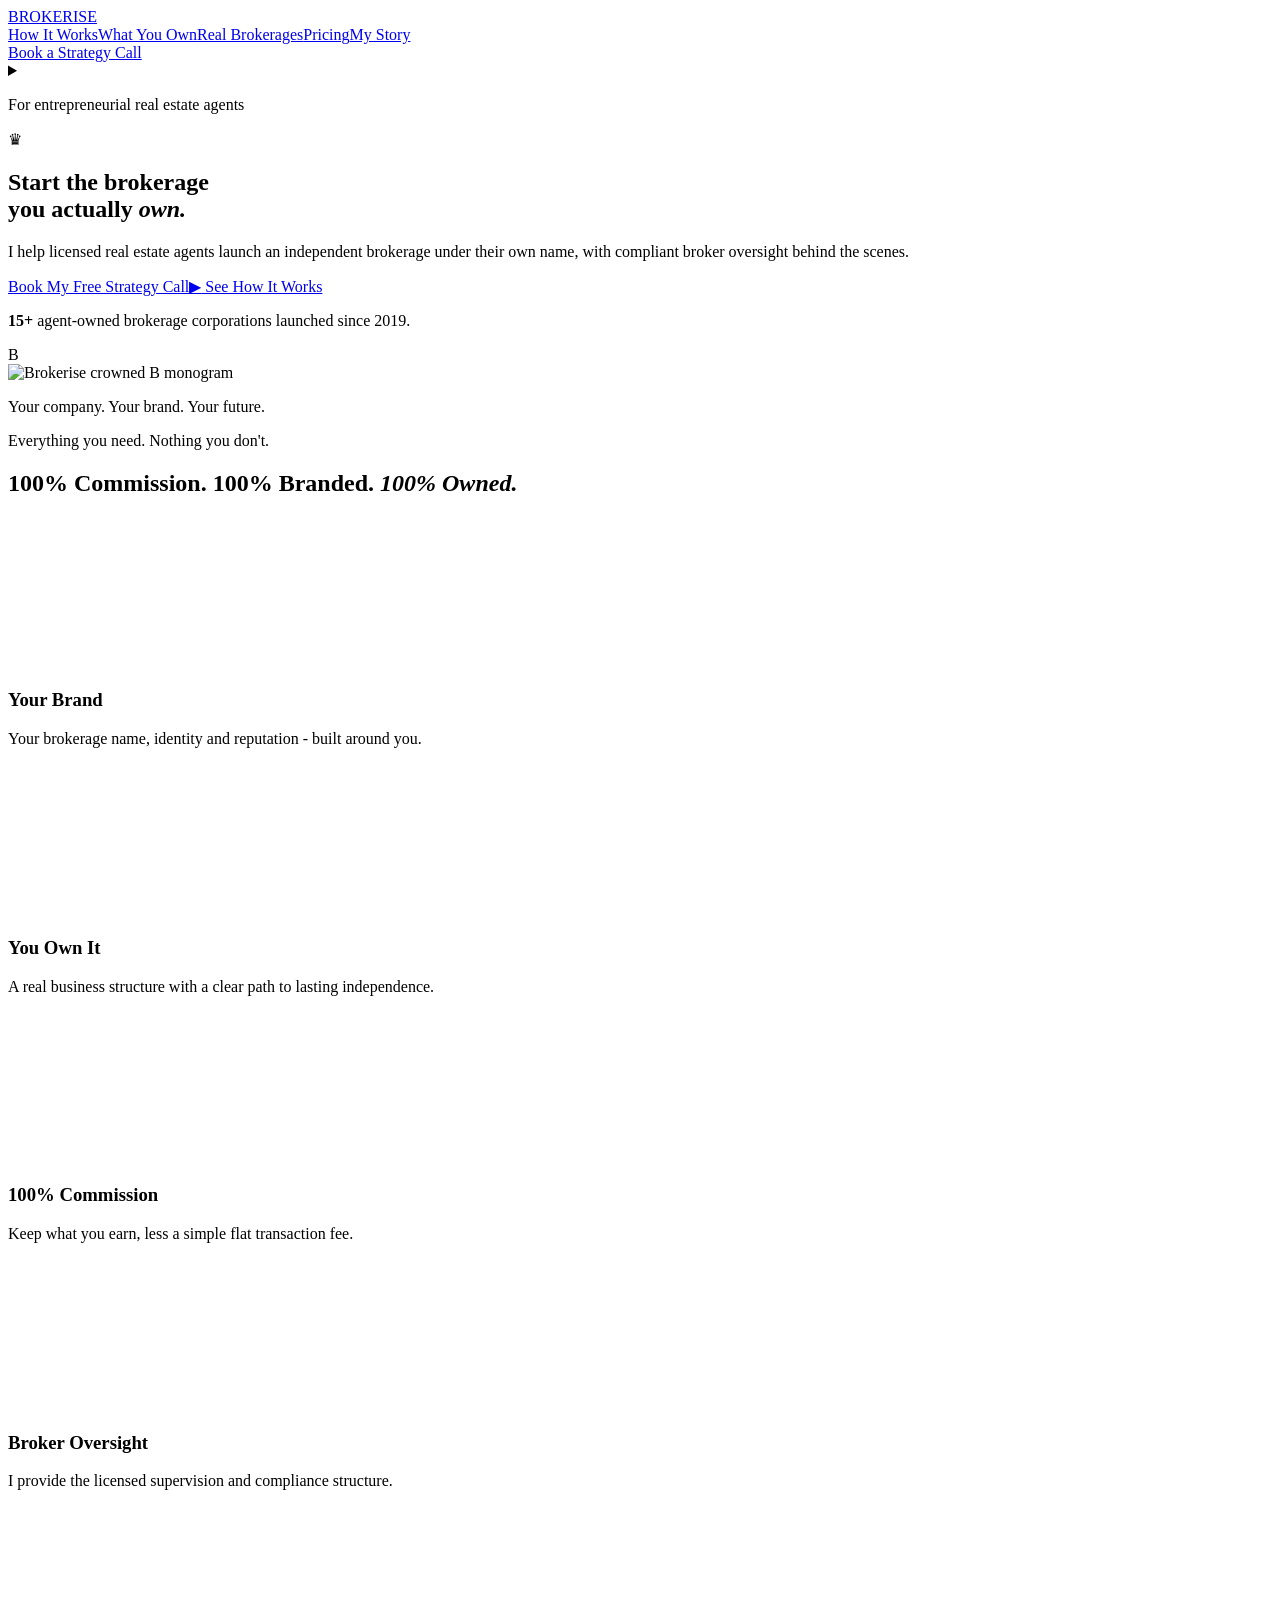
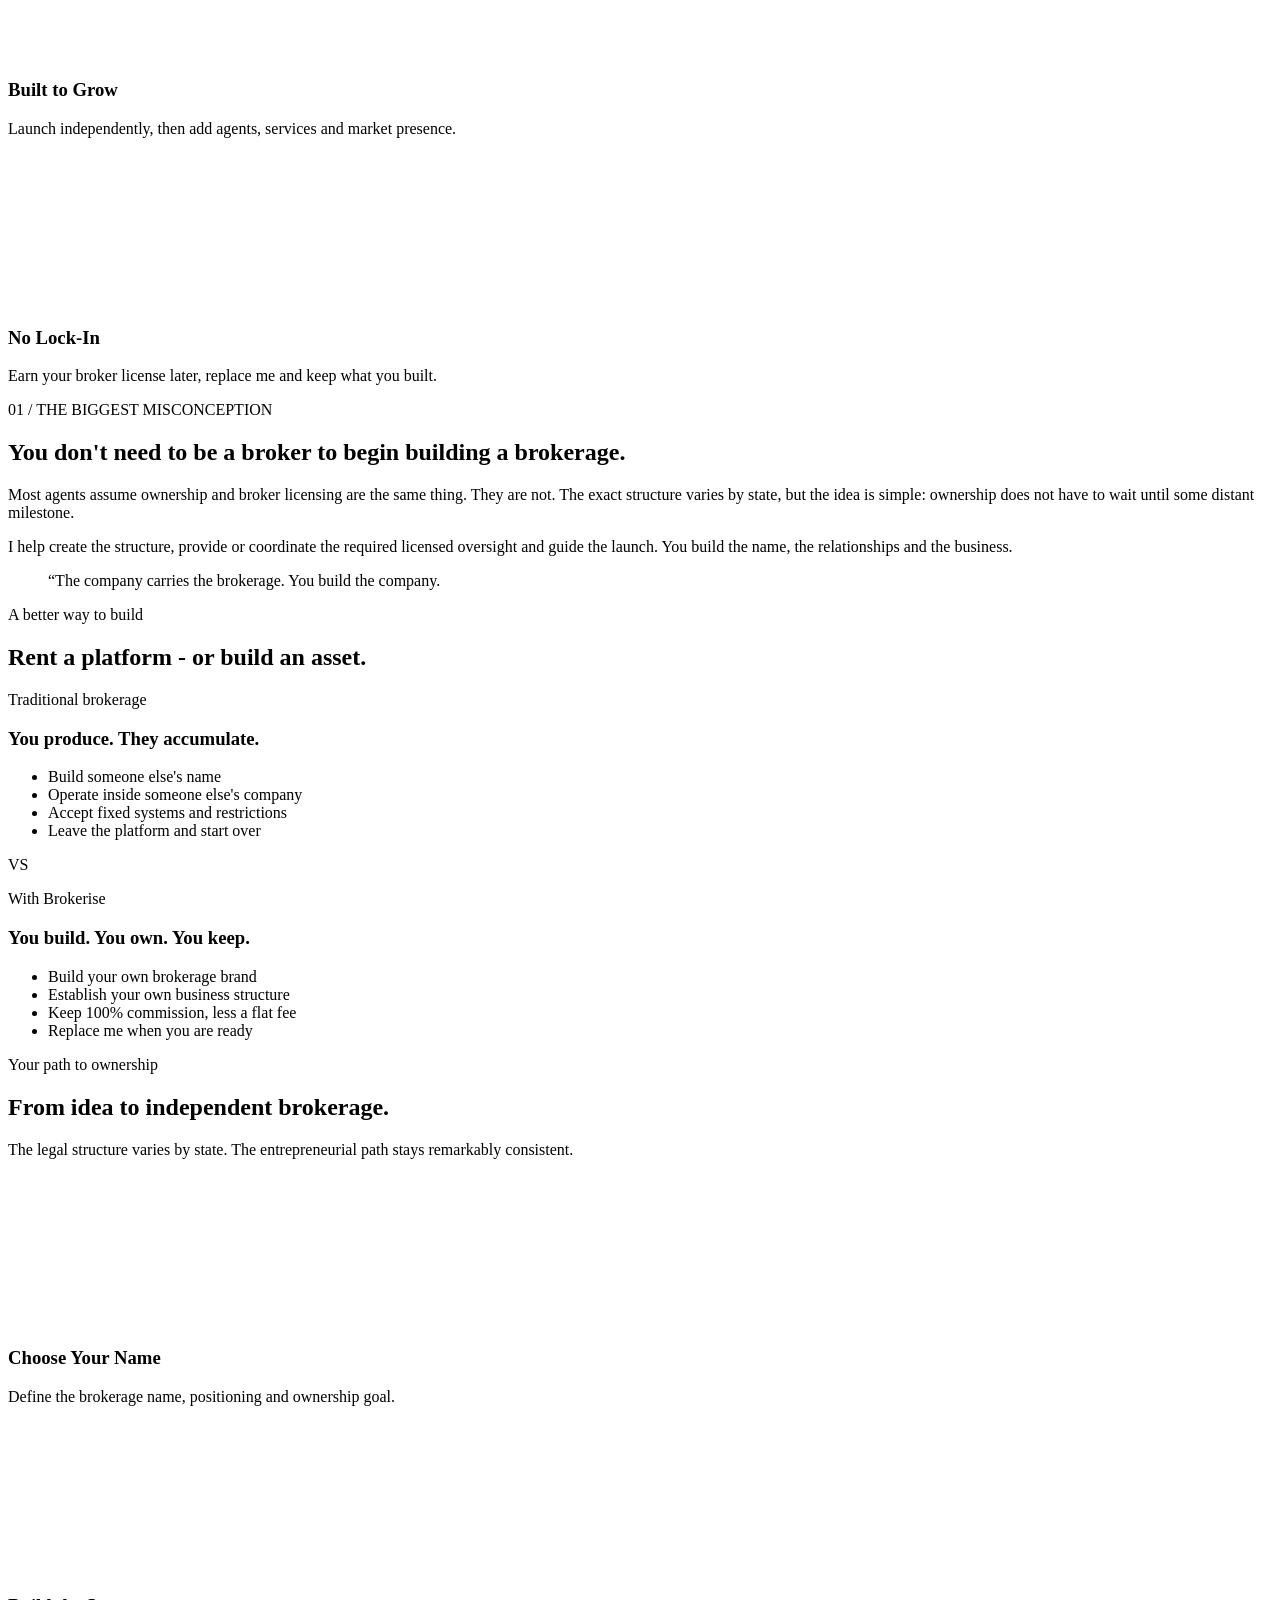
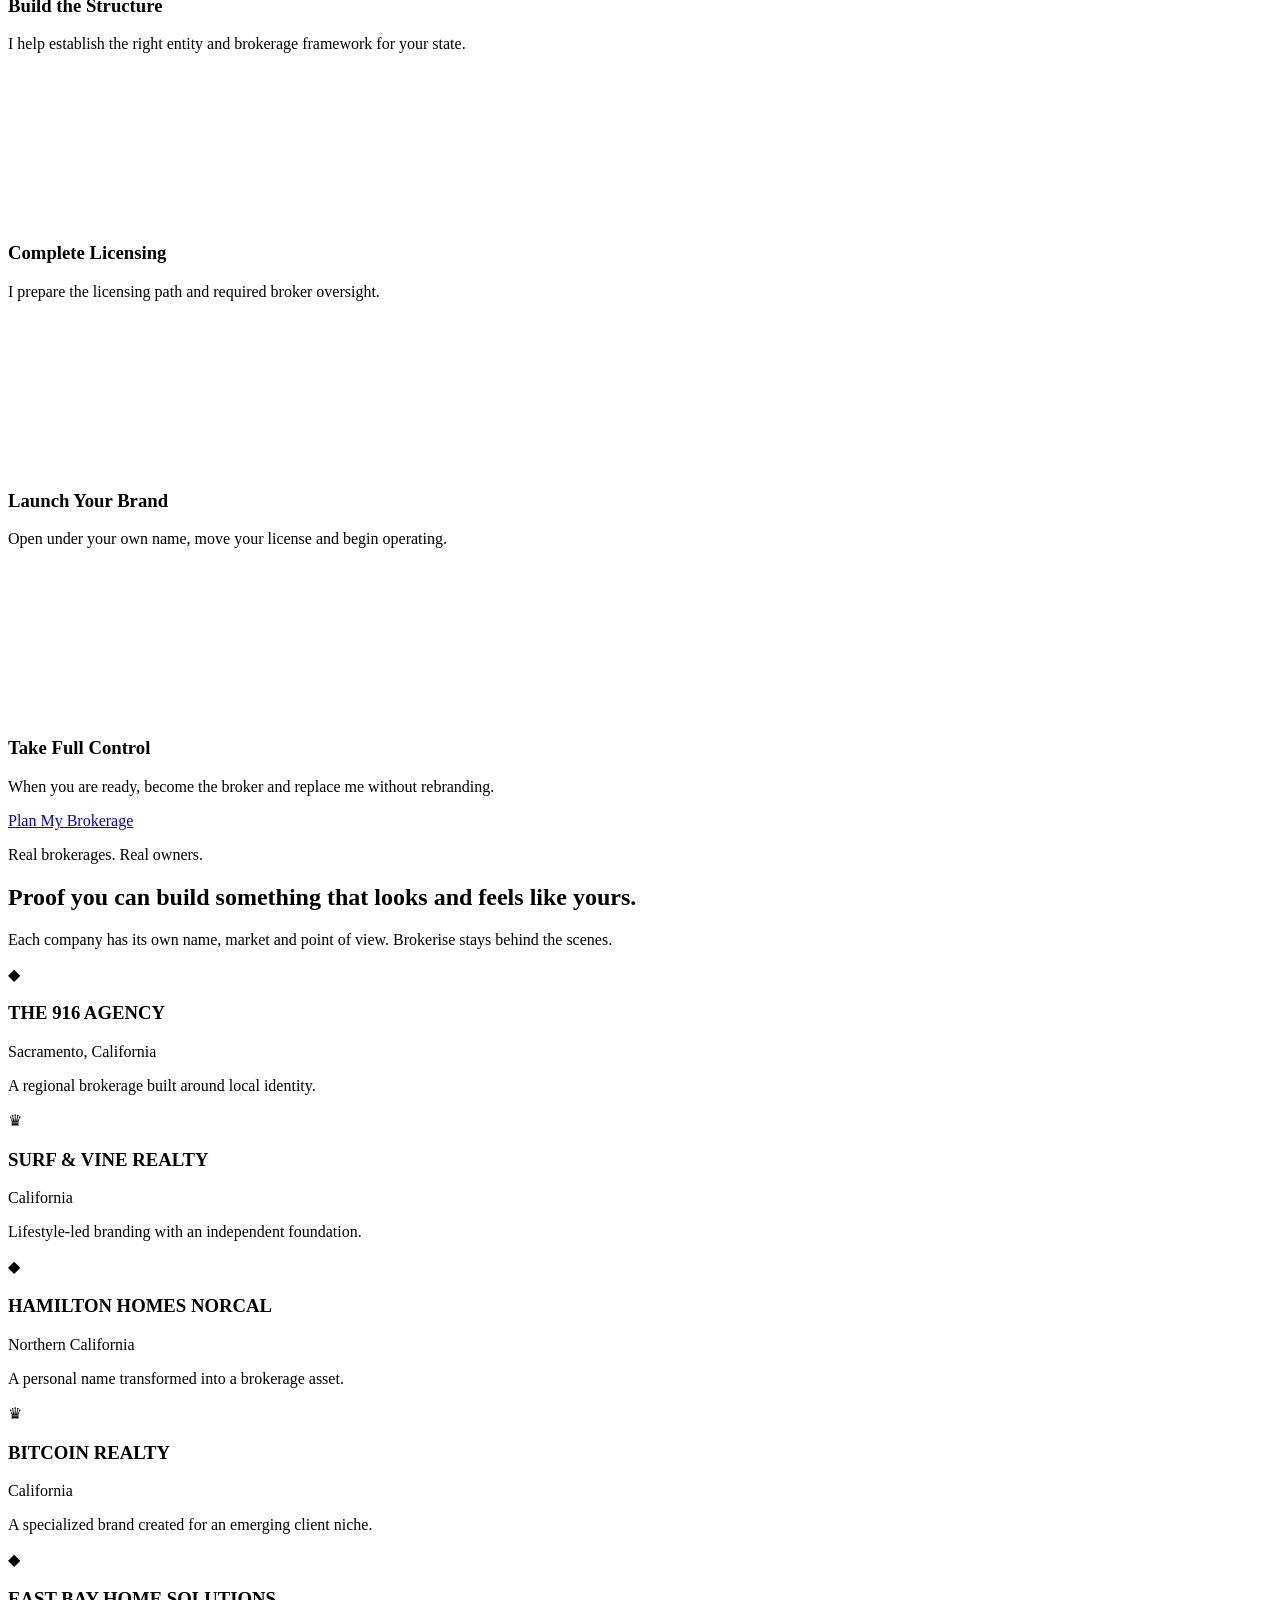
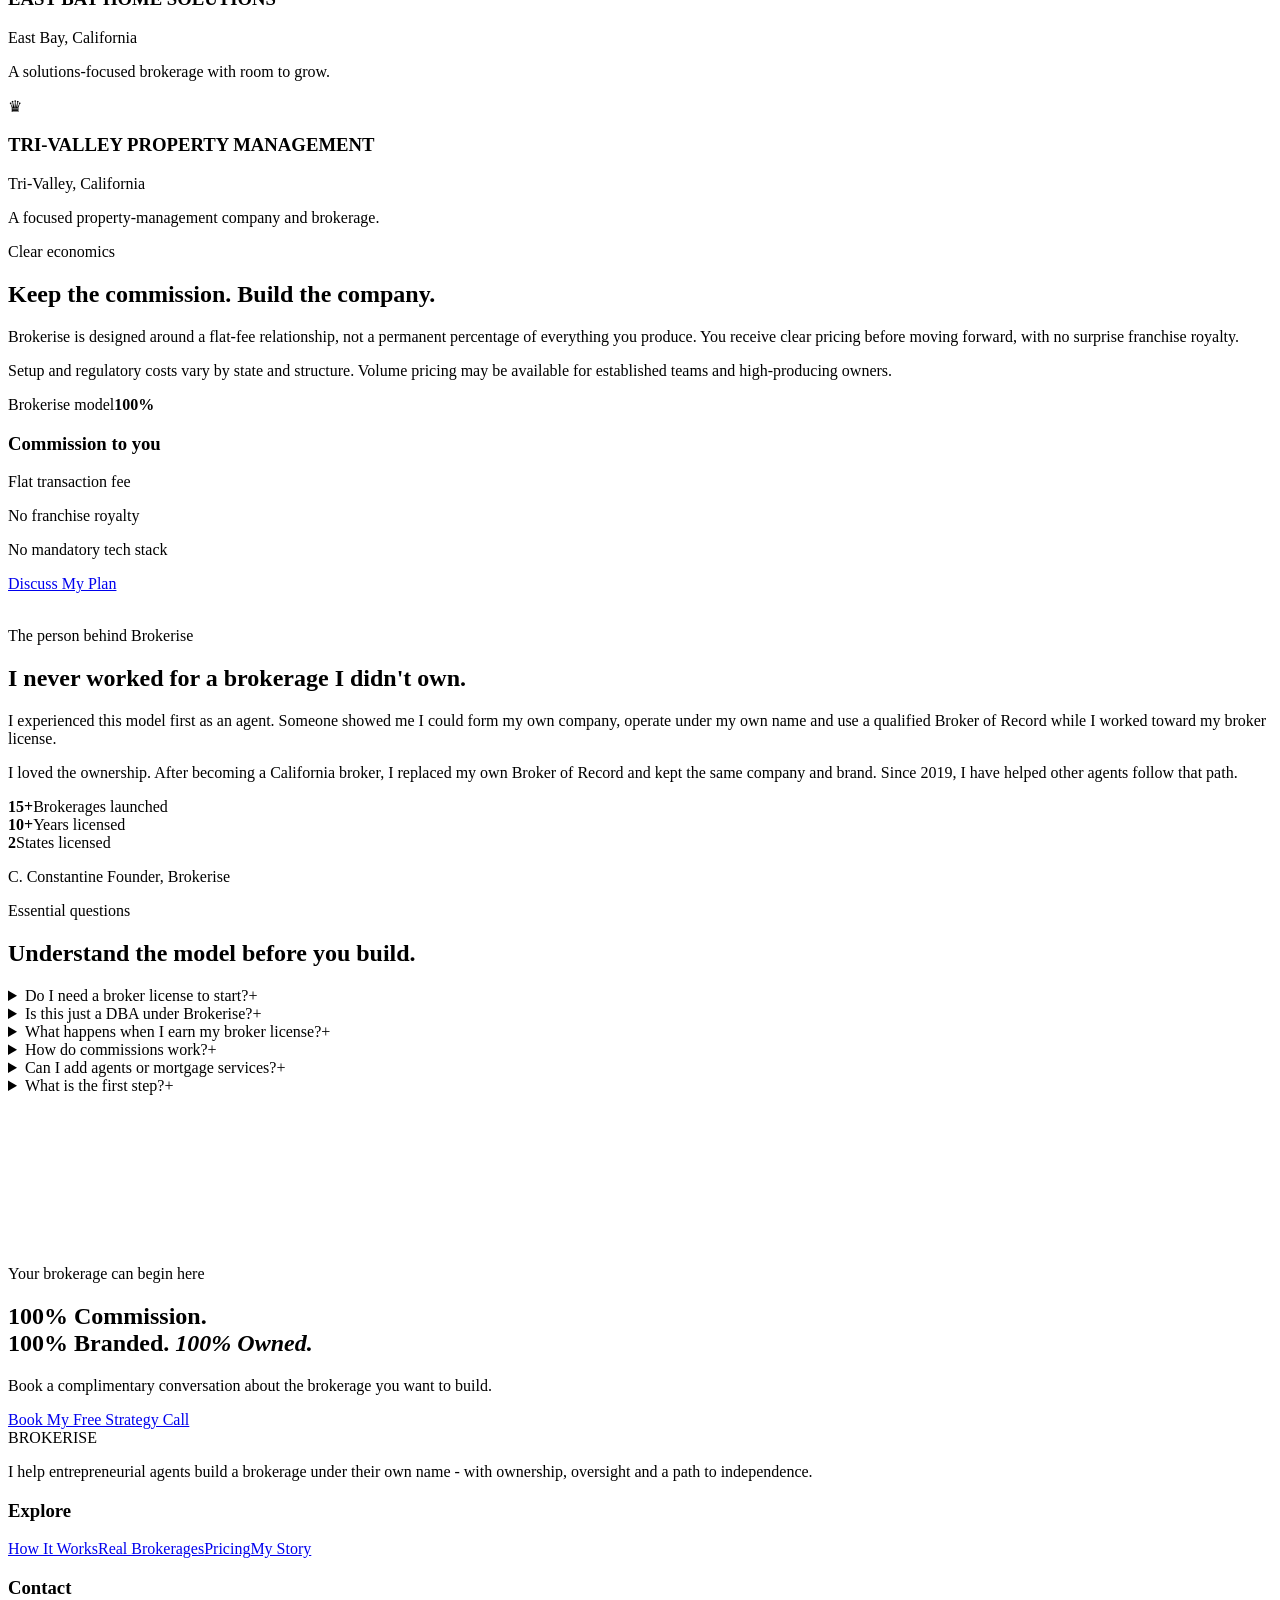
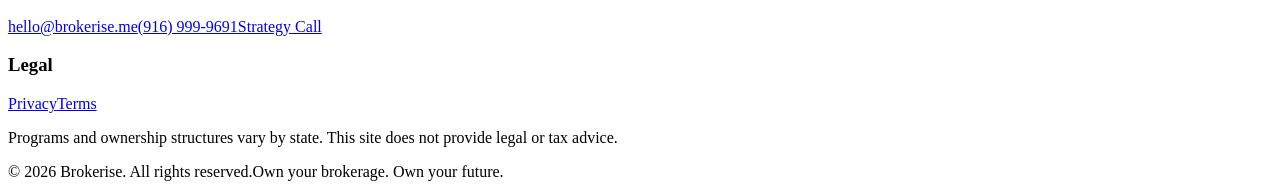
==== index.html @ b94871b4 "Add Brokerise homepage" ====
<!doctype html>
<html lang="en">
<head>
  <meta charset="utf-8">
  <meta name="viewport" content="width=device-width, initial-scale=1">
  <title>Start Your Own Brokerage | Brokerise</title>
  <meta name="description" content="Launch an independent real estate brokerage under your own name with compliant broker oversight and a path to full control.">
  <meta name="theme-color" content="#0d0d0d">
  <link rel="stylesheet" href="/assets/styles.css">
</head>
<body><link rel="preload" as="image" href="/assets/brokerise-monogram.svg"/><main><header class="site-header"><a class="logo-link" href="#top"><span class="brand-mark " aria-label="Brokerise"><img class="brand-icon" src="/assets/brokerise-monogram.svg" alt=""/><span class="brand-word">BROKERISE</span></span></a><nav class="desktop-nav" aria-label="Primary navigation"><a href="#how">How It Works</a><a href="#own">What You Own</a><a href="#brokerages">Real Brokerages</a><a href="#pricing">Pricing</a><a href="#story">My Story</a></nav><a class="button button--gold header-cta" href="https://cal.com/cconstantine/brokerise">Book a Strategy Call</a><details class="mobile-nav"><summary aria-label="Open navigation"><span></span><span></span><span></span></summary><div class="mobile-nav-panel"><a href="#how">How It Works</a><a href="#own">What You Own</a><a href="#brokerages">Real Brokerages</a><a href="#pricing">Pricing</a><a href="#story">My Story</a><a class="button button--gold" href="https://cal.com/cconstantine/brokerise">Book a Strategy Call</a></div></details></header><section class="hero" id="top"><div class="hero-copy"><p class="eyebrow">For entrepreneurial real estate agents</p><div class="hero-crown" aria-hidden="true">♛</div><h1>Start the brokerage<br/>you actually <em>own.</em></h1><p class="hero-lead">I help licensed real estate agents launch an independent brokerage under their own name, with compliant broker oversight behind the scenes.</p><div class="hero-actions"><a class="button button--gold" href="https://cal.com/cconstantine/brokerise">Book My Free Strategy Call</a><a class="text-link" href="#how"><span aria-hidden="true">▶</span> See How It Works</a></div><p class="hero-proof"><b>15+</b> agent-owned brokerage corporations launched since 2019.</p></div><div class="hero-art" aria-label="Brokerise crowned B monogram"><div class="hero-watermark" aria-hidden="true">B</div><img class="monogram" src="/assets/brokerise-monogram.svg" alt="Brokerise crowned B monogram"/><p>Your company. Your brand. Your future.</p></div></section><section class="benefit-band" id="own"><div class="section-intro section-intro--dark"><p class="eyebrow">Everything you need. Nothing you don&#x27;t.</p><h2><span>100% Commission.</span> 100% Branded. <em>100% Owned.</em></h2></div><div class="benefit-grid"><article class="benefit"><svg class="line-icon" aria-hidden="true"><use href="/assets/icons.svg#crown"></use></svg><h3>Your Brand</h3><p>Your brokerage name, identity and reputation - built around you.</p></article><article class="benefit"><svg class="line-icon" aria-hidden="true"><use href="/assets/icons.svg#building"></use></svg><h3>You Own It</h3><p>A real business structure with a clear path to lasting independence.</p></article><article class="benefit"><svg class="line-icon" aria-hidden="true"><use href="/assets/icons.svg#dollar"></use></svg><h3>100% Commission</h3><p>Keep what you earn, less a simple flat transaction fee.</p></article><article class="benefit"><svg class="line-icon" aria-hidden="true"><use href="/assets/icons.svg#shield"></use></svg><h3>Broker Oversight</h3><p>I provide the licensed supervision and compliance structure.</p></article><article class="benefit"><svg class="line-icon" aria-hidden="true"><use href="/assets/icons.svg#rocket"></use></svg><h3>Built to Grow</h3><p>Launch independently, then add agents, services and market presence.</p></article><article class="benefit"><svg class="line-icon" aria-hidden="true"><use href="/assets/icons.svg#lock"></use></svg><h3>No Lock-In</h3><p>Earn your broker license later, replace me and keep what you built.</p></article></div></section><section class="editorial-section misconception"><div class="section-folio">01 / THE BIGGEST MISCONCEPTION</div><div class="editorial-grid"><div><h2>You don&#x27;t need to be a broker to begin building a brokerage.</h2><p class="lead">Most agents assume ownership and broker licensing are the same thing. They are not. The exact structure varies by state, but the idea is simple: ownership does not have to wait until some distant milestone.</p><p>I help create the structure, provide or coordinate the required licensed oversight and guide the launch. You build the name, the relationships and the business.</p></div><blockquote><span class="quote-mark">“</span>The company carries the brokerage. You build the company.</blockquote></div></section><section class="comparison-section"><div class="section-heading centered"><p class="eyebrow">A better way to build</p><h2>Rent a platform - or build an asset.</h2></div><div class="comparison-grid"><article class="comparison-card comparison-card--muted"><p class="card-kicker">Traditional brokerage</p><h3>You produce. They accumulate.</h3><ul><li>Build someone else&#x27;s name</li><li>Operate inside someone else&#x27;s company</li><li>Accept fixed systems and restrictions</li><li>Leave the platform and start over</li></ul></article><div class="versus" aria-hidden="true">VS</div><article class="comparison-card comparison-card--gold"><p class="card-kicker">With Brokerise</p><h3>You build. You own. You keep.</h3><ul><li>Build your own brokerage brand</li><li>Establish your own business structure</li><li>Keep 100% commission, less a flat fee</li><li>Replace me when you are ready</li></ul></article></div></section><section class="process-section" id="how"><div class="section-heading centered section-heading--light"><p class="eyebrow">Your path to ownership</p><h2>From idea to independent brokerage.</h2><p>The legal structure varies by state. The entrepreneurial path stays remarkably consistent.</p></div><div class="process-grid"><article class="process-step"><span><svg class="line-icon" aria-hidden="true"><use href="/assets/icons.svg#pencil"></use></svg></span><h3>Choose Your Name</h3><p>Define the brokerage name, positioning and ownership goal.</p></article><article class="process-step"><span><svg class="line-icon" aria-hidden="true"><use href="/assets/icons.svg#document"></use></svg></span><h3>Build the Structure</h3><p>I help establish the right entity and brokerage framework for your state.</p></article><article class="process-step"><span><svg class="line-icon" aria-hidden="true"><use href="/assets/icons.svg#user"></use></svg></span><h3>Complete Licensing</h3><p>I prepare the licensing path and required broker oversight.</p></article><article class="process-step"><span><svg class="line-icon" aria-hidden="true"><use href="/assets/icons.svg#rocket"></use></svg></span><h3>Launch Your Brand</h3><p>Open under your own name, move your license and begin operating.</p></article><article class="process-step"><span><svg class="line-icon" aria-hidden="true"><use href="/assets/icons.svg#crown"></use></svg></span><h3>Take Full Control</h3><p>When you are ready, become the broker and replace me without rebranding.</p></article></div><div class="process-cta"><a class="button button--gold" href="https://cal.com/cconstantine/brokerise">Plan My Brokerage</a></div></section><section class="portfolio-section" id="brokerages"><div class="portfolio-heading"><div><p class="eyebrow">Real brokerages. Real owners.</p><h2>Proof you can build something that looks and feels like yours.</h2></div><p>Each company has its own name, market and point of view. Brokerise stays behind the scenes.</p></div><div class="portfolio-grid"><article class="portfolio-card portfolio-card--1"><span class="portfolio-symbol" aria-hidden="true">◆</span><h3>THE 916 AGENCY</h3><p class="portfolio-location">Sacramento, California</p><p>A regional brokerage built around local identity.</p></article><article class="portfolio-card portfolio-card--2"><span class="portfolio-symbol" aria-hidden="true">♛</span><h3>SURF &amp; VINE REALTY</h3><p class="portfolio-location">California</p><p>Lifestyle-led branding with an independent foundation.</p></article><article class="portfolio-card portfolio-card--3"><span class="portfolio-symbol" aria-hidden="true">◆</span><h3>HAMILTON HOMES NORCAL</h3><p class="portfolio-location">Northern California</p><p>A personal name transformed into a brokerage asset.</p></article><article class="portfolio-card portfolio-card--4"><span class="portfolio-symbol" aria-hidden="true">♛</span><h3>BITCOIN REALTY</h3><p class="portfolio-location">California</p><p>A specialized brand created for an emerging client niche.</p></article><article class="portfolio-card portfolio-card--5"><span class="portfolio-symbol" aria-hidden="true">◆</span><h3>EAST BAY HOME SOLUTIONS</h3><p class="portfolio-location">East Bay, California</p><p>A solutions-focused brokerage with room to grow.</p></article><article class="portfolio-card portfolio-card--6"><span class="portfolio-symbol" aria-hidden="true">♛</span><h3>TRI-VALLEY PROPERTY MANAGEMENT</h3><p class="portfolio-location">Tri-Valley, California</p><p>A focused property-management company and brokerage.</p></article></div></section><section class="pricing-section" id="pricing"><div class="pricing-copy"><p class="eyebrow">Clear economics</p><h2>Keep the commission. Build the company.</h2><p>Brokerise is designed around a flat-fee relationship, not a permanent percentage of everything you produce. You receive clear pricing before moving forward, with no surprise franchise royalty.</p><p class="pricing-note">Setup and regulatory costs vary by state and structure. Volume pricing may be available for established teams and high-producing owners.</p></div><div class="pricing-card"><span class="pricing-label">Brokerise model</span><strong>100%</strong><h3>Commission to you</h3><div class="pricing-rule"></div><p>Flat transaction fee</p><p>No franchise royalty</p><p>No mandatory tech stack</p><a class="button button--gold" href="https://cal.com/cconstantine/brokerise">Discuss My Plan</a></div></section><section class="story-section" id="story"><div class="story-monogram" aria-hidden="true"><img src="/assets/brokerise-monogram.svg" alt=""/></div><div class="story-copy"><p class="eyebrow">The person behind Brokerise</p><h2>I never worked for a brokerage I didn&#x27;t own.</h2><p class="lead">I experienced this model first as an agent. Someone showed me I could form my own company, operate under my own name and use a qualified Broker of Record while I worked toward my broker license.</p><p>I loved the ownership. After becoming a California broker, I replaced my own Broker of Record and kept the same company and brand. Since 2019, I have helped other agents follow that path.</p><div class="story-stats"><div><b>15+</b><span>Brokerages launched</span></div><div><b>10+</b><span>Years licensed</span></div><div><b>2</b><span>States licensed</span></div></div><p class="signature">C. Constantine <span>Founder, Brokerise</span></p></div></section><section class="faq-section" id="faq"><div class="section-heading centered"><p class="eyebrow">Essential questions</p><h2>Understand the model before you build.</h2></div><div class="faq-list"><details><summary>Do I need a broker license to start?<span aria-hidden="true">+</span></summary><p>Not necessarily. The available structure depends on the state. In California, a corporation can hold a broker license when a qualified licensed broker serves as its Designated Officer. I help build the appropriate path for your location.</p></details><details><summary>Is this just a DBA under Brokerise?<span aria-hidden="true">+</span></summary><p>The California agent-owned corporation model is not a DBA layered over my company. Your corporation is the licensed brokerage entity. Other states may use a different structure, which I explain clearly before you commit.</p></details><details><summary>What happens when I earn my broker license?<span aria-hidden="true">+</span></summary><p>You can step into the broker role yourself and replace me. The goal is to preserve your brand, operating history and client relationships - without an unnecessary restart.</p></details><details><summary>How do commissions work?<span aria-hidden="true">+</span></summary><p>You keep 100% of your commission, less the agreed flat transaction fee. There is no percentage split with a national franchise.</p></details><details><summary>Can I add agents or mortgage services?<span aria-hidden="true">+</span></summary><p>Yes, when the licensing structure and your operating capacity support it. I can also help qualified owners explore real estate and mortgage licensing under one broader business strategy.</p></details><details><summary>What is the first step?<span aria-hidden="true">+</span></summary><p>Book a complimentary brokerage strategy call. We will discuss your state, experience, business model, name, timeline and whether Brokerise is the right fit.</p></details></div></section><section class="final-cta"><svg class="final-crown" aria-hidden="true"><use href="/assets/icons.svg#crown"></use></svg><div><p class="eyebrow">Your brokerage can begin here</p><h2>100% Commission.<br/>100% Branded. <em>100% Owned.</em></h2><p>Book a complimentary conversation about the brokerage you want to build.</p></div><a class="button button--gold" href="https://cal.com/cconstantine/brokerise">Book My Free Strategy Call</a></section><footer class="site-footer"><div class="footer-brand"><span class="brand-mark brand-mark--light" aria-label="Brokerise"><img class="brand-icon" src="/assets/brokerise-monogram.svg" alt=""/><span class="brand-word">BROKERISE</span></span><p>I help entrepreneurial agents build a brokerage under their own name - with ownership, oversight and a path to independence.</p></div><div><h3>Explore</h3><a href="#how">How It Works</a><a href="#brokerages">Real Brokerages</a><a href="#pricing">Pricing</a><a href="#story">My Story</a></div><div><h3>Contact</h3><a href="mailto:hello@brokerise.me">hello@brokerise.me</a><a href="tel:+19169999691">(916) 999-9691</a><a href="https://cal.com/cconstantine/brokerise">Strategy Call</a></div><div><h3>Legal</h3><a href="/privacy">Privacy</a><a href="/terms">Terms</a><p>Programs and ownership structures vary by state. This site does not provide legal or tax advice.</p></div><div class="footer-bottom"><span>© 2026 Brokerise. All rights reserved.</span><span>Own your brokerage. Own your future.</span></div></footer></main></body>
</html>
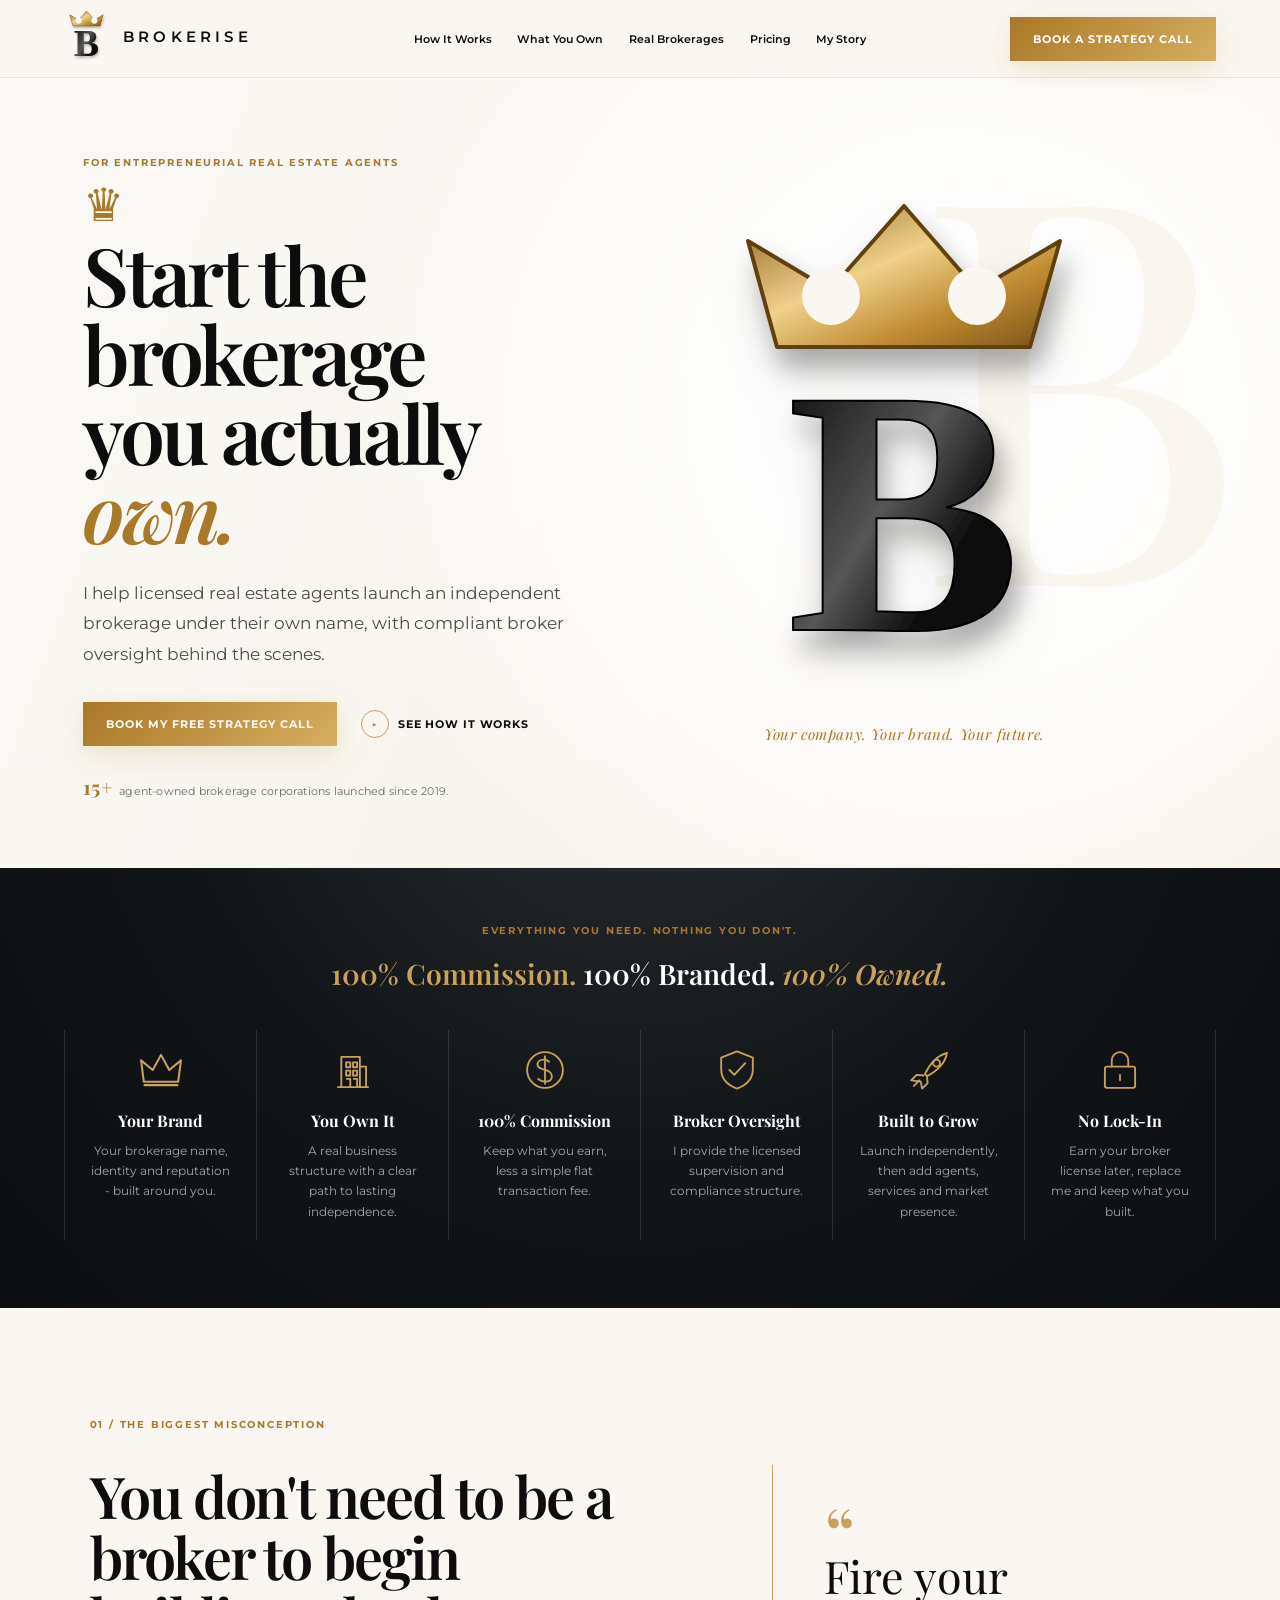
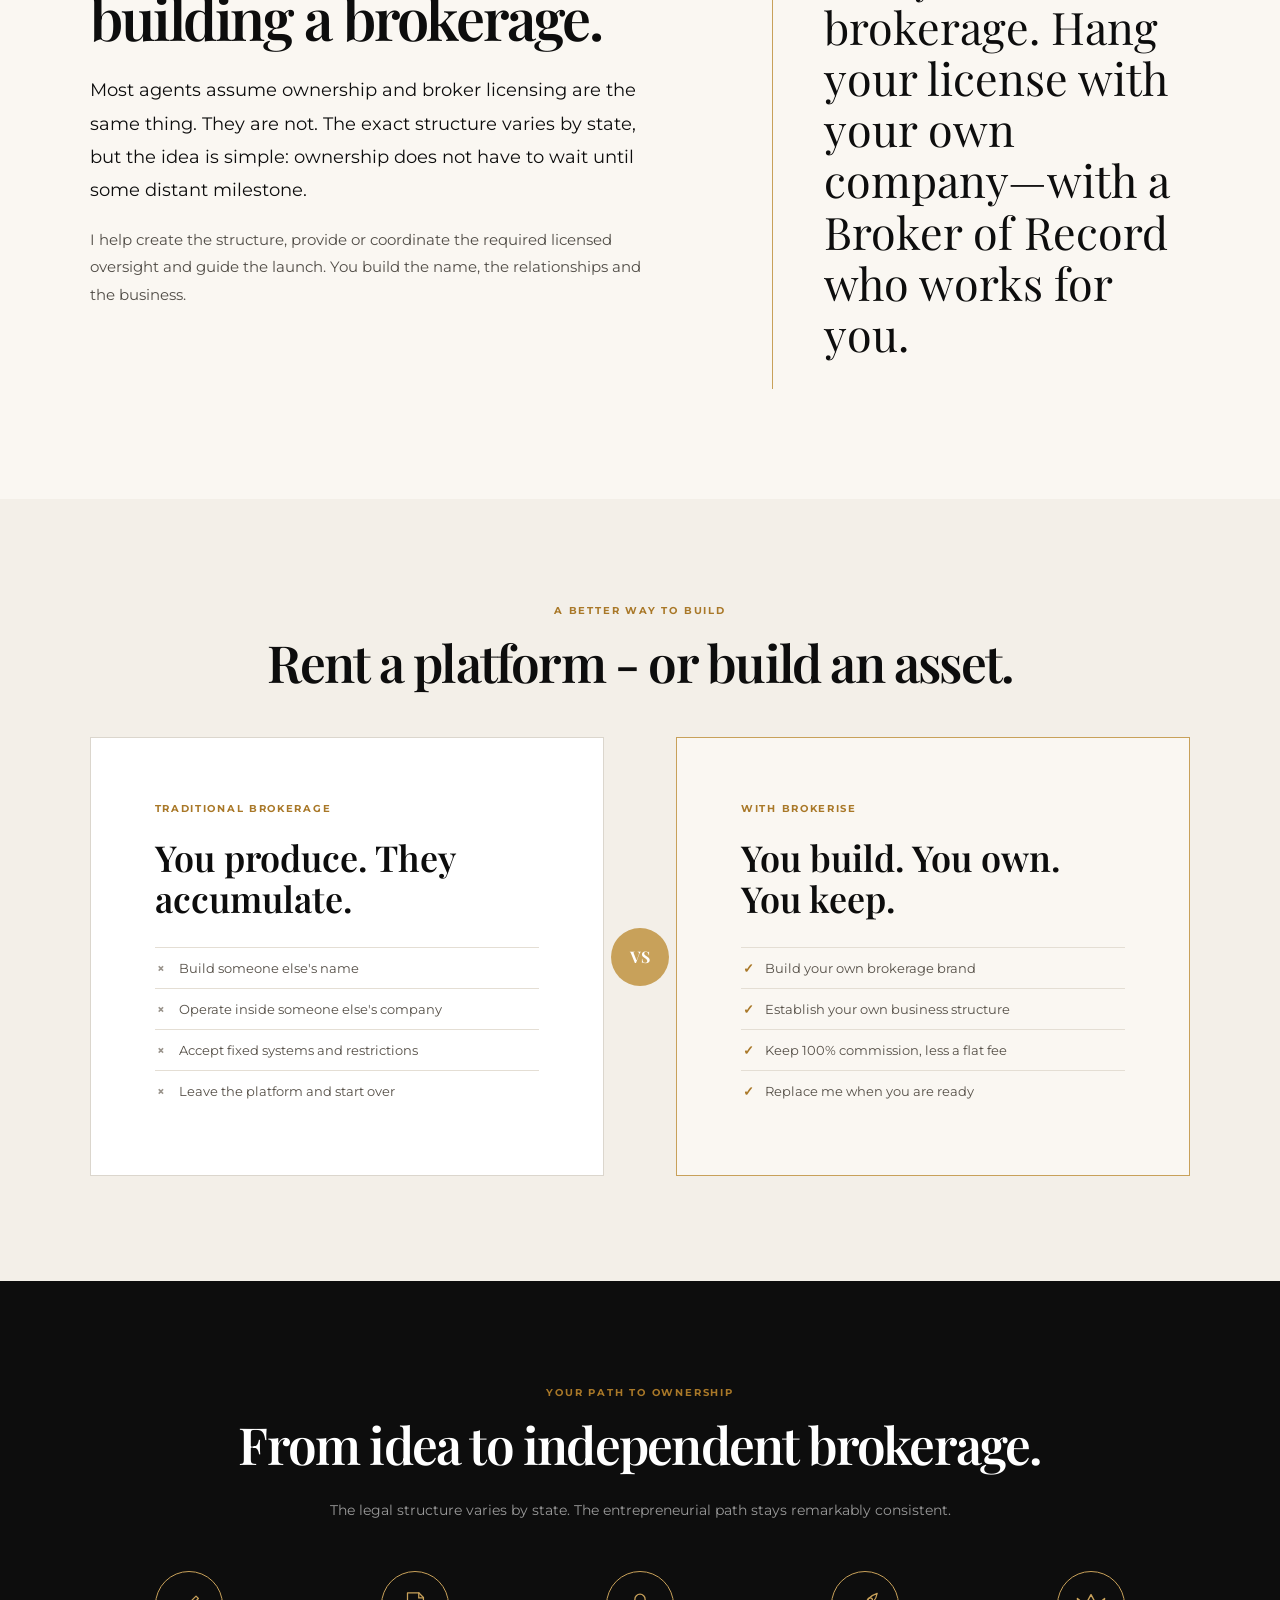
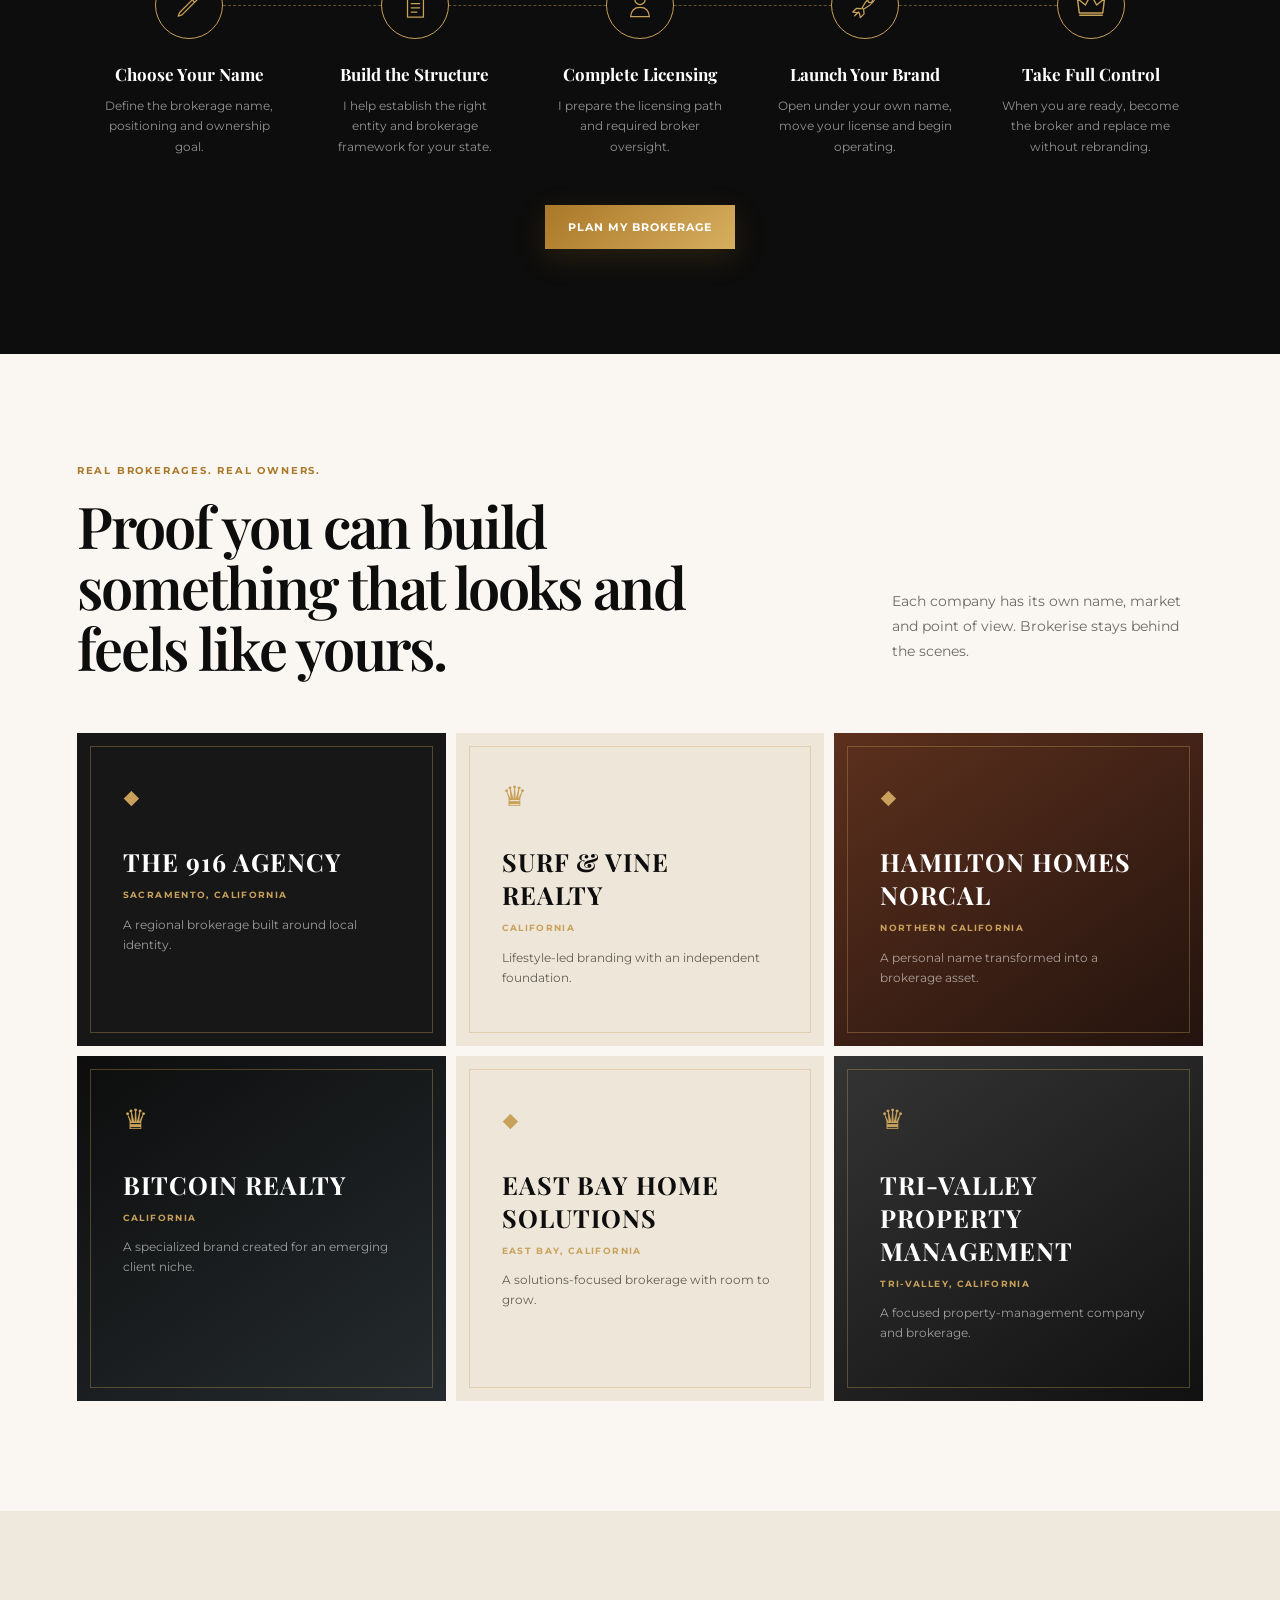
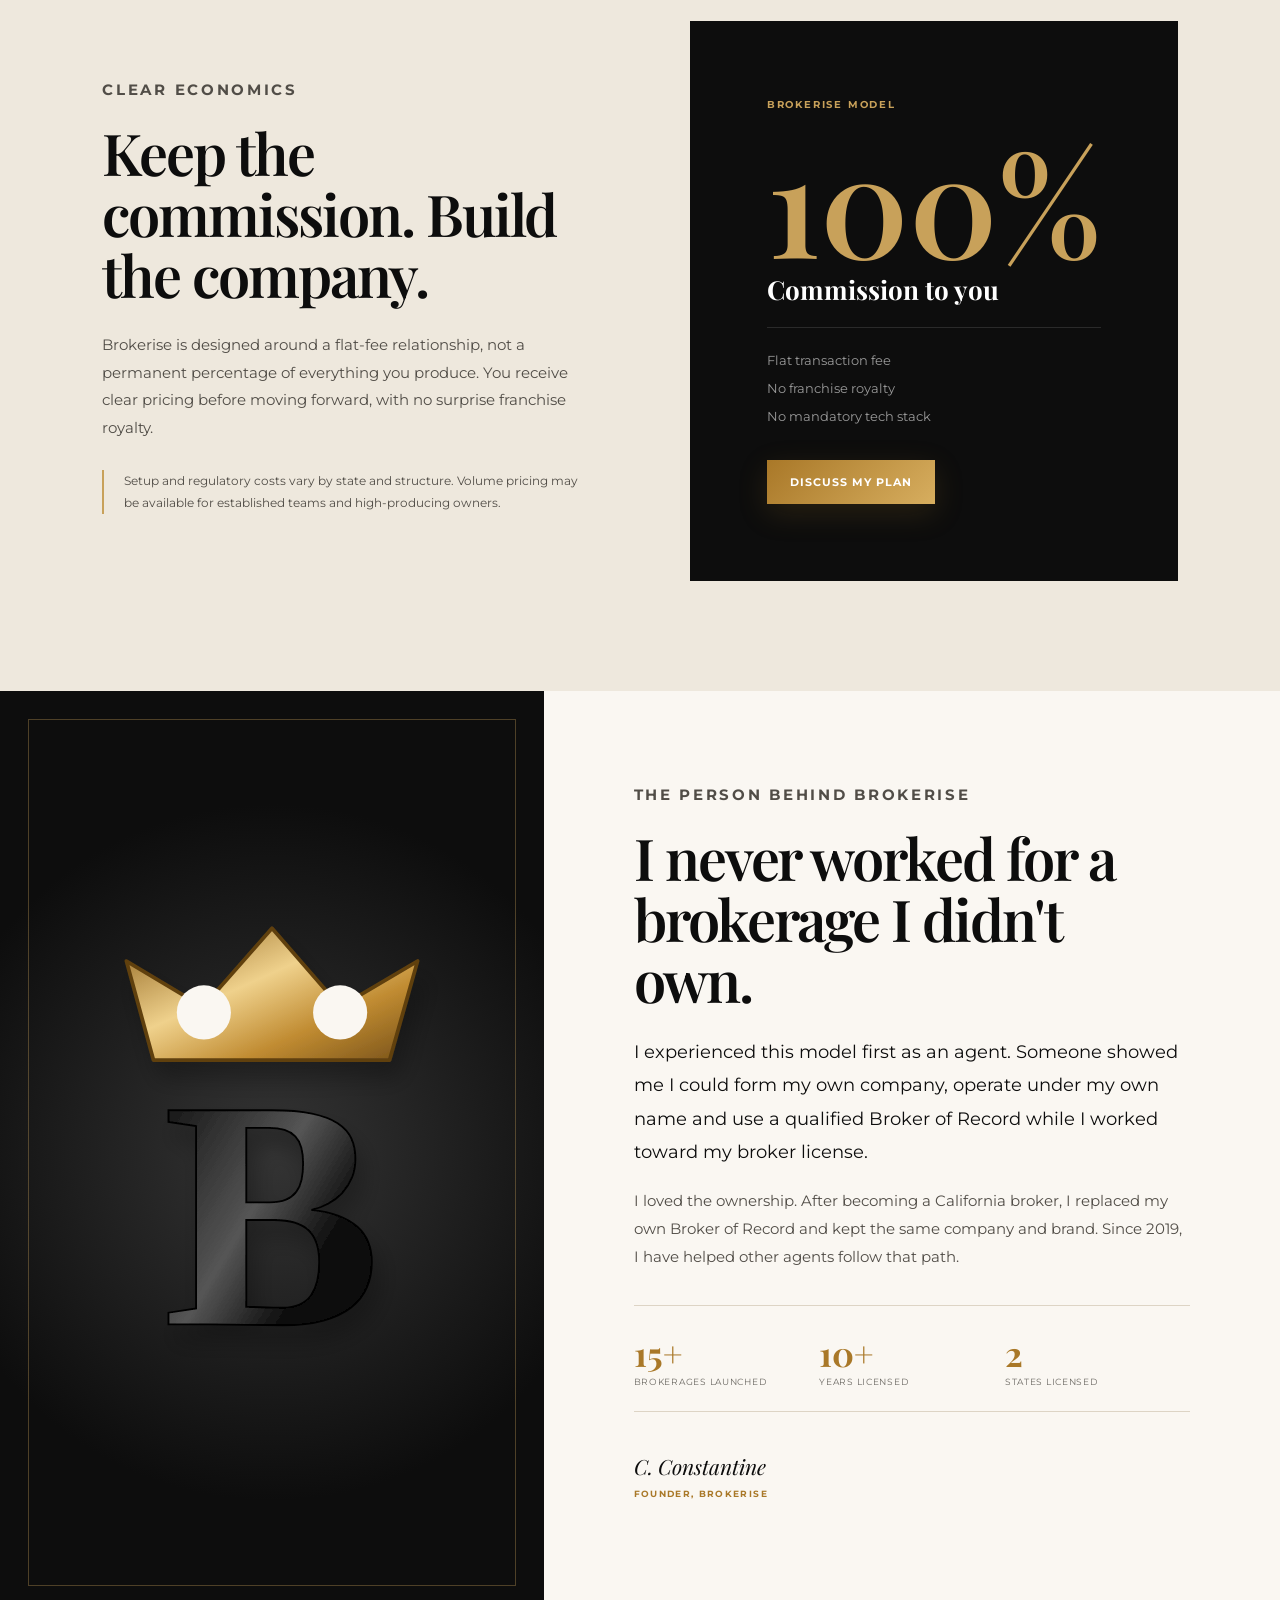
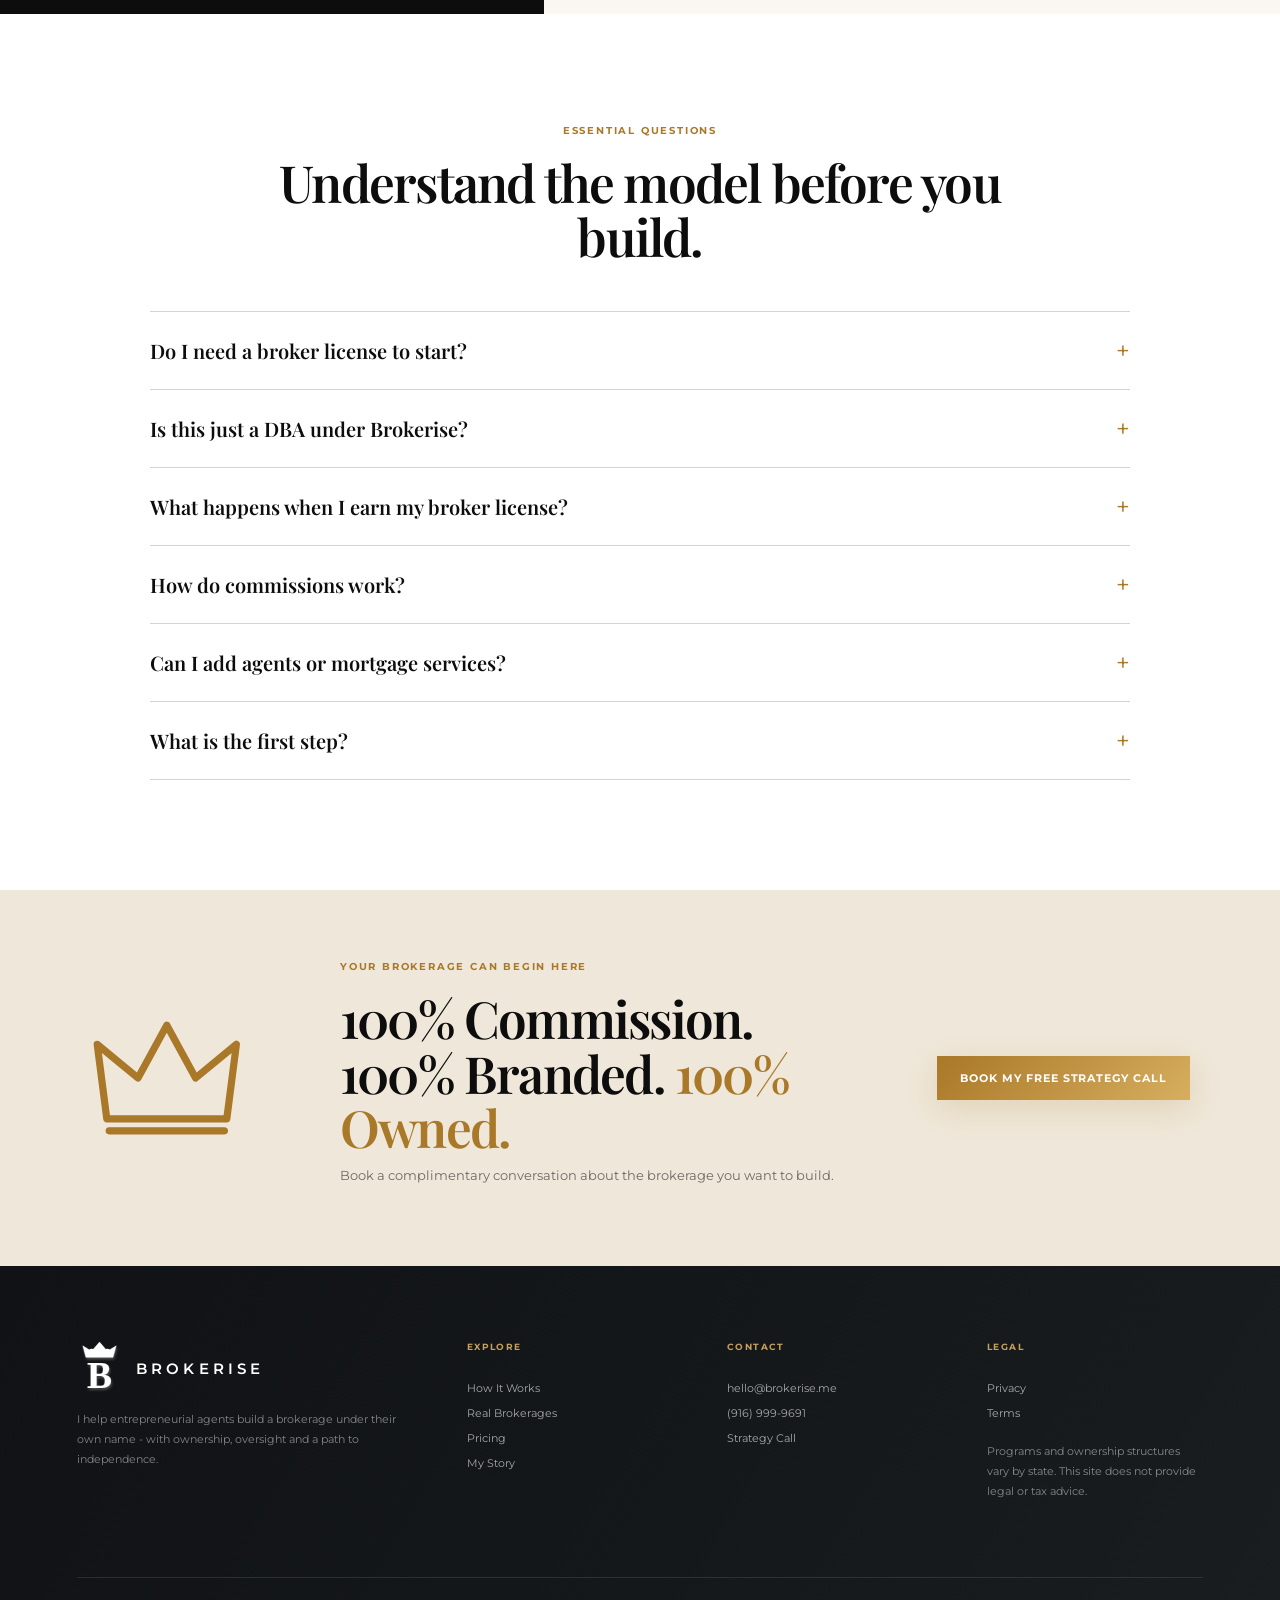
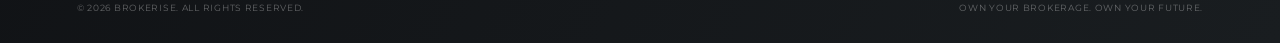
==== commit ff247036: "Refine brokerage ownership message" ====
--- a/index.html
+++ b/index.html
@@ -8,5 +8,5 @@
   <meta name="theme-color" content="#0d0d0d">
   <link rel="stylesheet" href="/assets/styles.css">
 </head>
-<body><link rel="preload" as="image" href="/assets/brokerise-monogram.svg"/><main><header class="site-header"><a class="logo-link" href="#top"><span class="brand-mark " aria-label="Brokerise"><img class="brand-icon" src="/assets/brokerise-monogram.svg" alt=""/><span class="brand-word">BROKERISE</span></span></a><nav class="desktop-nav" aria-label="Primary navigation"><a href="#how">How It Works</a><a href="#own">What You Own</a><a href="#brokerages">Real Brokerages</a><a href="#pricing">Pricing</a><a href="#story">My Story</a></nav><a class="button button--gold header-cta" href="https://cal.com/cconstantine/brokerise">Book a Strategy Call</a><details class="mobile-nav"><summary aria-label="Open navigation"><span></span><span></span><span></span></summary><div class="mobile-nav-panel"><a href="#how">How It Works</a><a href="#own">What You Own</a><a href="#brokerages">Real Brokerages</a><a href="#pricing">Pricing</a><a href="#story">My Story</a><a class="button button--gold" href="https://cal.com/cconstantine/brokerise">Book a Strategy Call</a></div></details></header><section class="hero" id="top"><div class="hero-copy"><p class="eyebrow">For entrepreneurial real estate agents</p><div class="hero-crown" aria-hidden="true">♛</div><h1>Start the brokerage<br/>you actually <em>own.</em></h1><p class="hero-lead">I help licensed real estate agents launch an independent brokerage under their own name, with compliant broker oversight behind the scenes.</p><div class="hero-actions"><a class="button button--gold" href="https://cal.com/cconstantine/brokerise">Book My Free Strategy Call</a><a class="text-link" href="#how"><span aria-hidden="true">▶</span> See How It Works</a></div><p class="hero-proof"><b>15+</b> agent-owned brokerage corporations launched since 2019.</p></div><div class="hero-art" aria-label="Brokerise crowned B monogram"><div class="hero-watermark" aria-hidden="true">B</div><img class="monogram" src="/assets/brokerise-monogram.svg" alt="Brokerise crowned B monogram"/><p>Your company. Your brand. Your future.</p></div></section><section class="benefit-band" id="own"><div class="section-intro section-intro--dark"><p class="eyebrow">Everything you need. Nothing you don&#x27;t.</p><h2><span>100% Commission.</span> 100% Branded. <em>100% Owned.</em></h2></div><div class="benefit-grid"><article class="benefit"><svg class="line-icon" aria-hidden="true"><use href="/assets/icons.svg#crown"></use></svg><h3>Your Brand</h3><p>Your brokerage name, identity and reputation - built around you.</p></article><article class="benefit"><svg class="line-icon" aria-hidden="true"><use href="/assets/icons.svg#building"></use></svg><h3>You Own It</h3><p>A real business structure with a clear path to lasting independence.</p></article><article class="benefit"><svg class="line-icon" aria-hidden="true"><use href="/assets/icons.svg#dollar"></use></svg><h3>100% Commission</h3><p>Keep what you earn, less a simple flat transaction fee.</p></article><article class="benefit"><svg class="line-icon" aria-hidden="true"><use href="/assets/icons.svg#shield"></use></svg><h3>Broker Oversight</h3><p>I provide the licensed supervision and compliance structure.</p></article><article class="benefit"><svg class="line-icon" aria-hidden="true"><use href="/assets/icons.svg#rocket"></use></svg><h3>Built to Grow</h3><p>Launch independently, then add agents, services and market presence.</p></article><article class="benefit"><svg class="line-icon" aria-hidden="true"><use href="/assets/icons.svg#lock"></use></svg><h3>No Lock-In</h3><p>Earn your broker license later, replace me and keep what you built.</p></article></div></section><section class="editorial-section misconception"><div class="section-folio">01 / THE BIGGEST MISCONCEPTION</div><div class="editorial-grid"><div><h2>You don&#x27;t need to be a broker to begin building a brokerage.</h2><p class="lead">Most agents assume ownership and broker licensing are the same thing. They are not. The exact structure varies by state, but the idea is simple: ownership does not have to wait until some distant milestone.</p><p>I help create the structure, provide or coordinate the required licensed oversight and guide the launch. You build the name, the relationships and the business.</p></div><blockquote><span class="quote-mark">“</span>The company carries the brokerage. You build the company.</blockquote></div></section><section class="comparison-section"><div class="section-heading centered"><p class="eyebrow">A better way to build</p><h2>Rent a platform - or build an asset.</h2></div><div class="comparison-grid"><article class="comparison-card comparison-card--muted"><p class="card-kicker">Traditional brokerage</p><h3>You produce. They accumulate.</h3><ul><li>Build someone else&#x27;s name</li><li>Operate inside someone else&#x27;s company</li><li>Accept fixed systems and restrictions</li><li>Leave the platform and start over</li></ul></article><div class="versus" aria-hidden="true">VS</div><article class="comparison-card comparison-card--gold"><p class="card-kicker">With Brokerise</p><h3>You build. You own. You keep.</h3><ul><li>Build your own brokerage brand</li><li>Establish your own business structure</li><li>Keep 100% commission, less a flat fee</li><li>Replace me when you are ready</li></ul></article></div></section><section class="process-section" id="how"><div class="section-heading centered section-heading--light"><p class="eyebrow">Your path to ownership</p><h2>From idea to independent brokerage.</h2><p>The legal structure varies by state. The entrepreneurial path stays remarkably consistent.</p></div><div class="process-grid"><article class="process-step"><span><svg class="line-icon" aria-hidden="true"><use href="/assets/icons.svg#pencil"></use></svg></span><h3>Choose Your Name</h3><p>Define the brokerage name, positioning and ownership goal.</p></article><article class="process-step"><span><svg class="line-icon" aria-hidden="true"><use href="/assets/icons.svg#document"></use></svg></span><h3>Build the Structure</h3><p>I help establish the right entity and brokerage framework for your state.</p></article><article class="process-step"><span><svg class="line-icon" aria-hidden="true"><use href="/assets/icons.svg#user"></use></svg></span><h3>Complete Licensing</h3><p>I prepare the licensing path and required broker oversight.</p></article><article class="process-step"><span><svg class="line-icon" aria-hidden="true"><use href="/assets/icons.svg#rocket"></use></svg></span><h3>Launch Your Brand</h3><p>Open under your own name, move your license and begin operating.</p></article><article class="process-step"><span><svg class="line-icon" aria-hidden="true"><use href="/assets/icons.svg#crown"></use></svg></span><h3>Take Full Control</h3><p>When you are ready, become the broker and replace me without rebranding.</p></article></div><div class="process-cta"><a class="button button--gold" href="https://cal.com/cconstantine/brokerise">Plan My Brokerage</a></div></section><section class="portfolio-section" id="brokerages"><div class="portfolio-heading"><div><p class="eyebrow">Real brokerages. Real owners.</p><h2>Proof you can build something that looks and feels like yours.</h2></div><p>Each company has its own name, market and point of view. Brokerise stays behind the scenes.</p></div><div class="portfolio-grid"><article class="portfolio-card portfolio-card--1"><span class="portfolio-symbol" aria-hidden="true">◆</span><h3>THE 916 AGENCY</h3><p class="portfolio-location">Sacramento, California</p><p>A regional brokerage built around local identity.</p></article><article class="portfolio-card portfolio-card--2"><span class="portfolio-symbol" aria-hidden="true">♛</span><h3>SURF &amp; VINE REALTY</h3><p class="portfolio-location">California</p><p>Lifestyle-led branding with an independent foundation.</p></article><article class="portfolio-card portfolio-card--3"><span class="portfolio-symbol" aria-hidden="true">◆</span><h3>HAMILTON HOMES NORCAL</h3><p class="portfolio-location">Northern California</p><p>A personal name transformed into a brokerage asset.</p></article><article class="portfolio-card portfolio-card--4"><span class="portfolio-symbol" aria-hidden="true">♛</span><h3>BITCOIN REALTY</h3><p class="portfolio-location">California</p><p>A specialized brand created for an emerging client niche.</p></article><article class="portfolio-card portfolio-card--5"><span class="portfolio-symbol" aria-hidden="true">◆</span><h3>EAST BAY HOME SOLUTIONS</h3><p class="portfolio-location">East Bay, California</p><p>A solutions-focused brokerage with room to grow.</p></article><article class="portfolio-card portfolio-card--6"><span class="portfolio-symbol" aria-hidden="true">♛</span><h3>TRI-VALLEY PROPERTY MANAGEMENT</h3><p class="portfolio-location">Tri-Valley, California</p><p>A focused property-management company and brokerage.</p></article></div></section><section class="pricing-section" id="pricing"><div class="pricing-copy"><p class="eyebrow">Clear economics</p><h2>Keep the commission. Build the company.</h2><p>Brokerise is designed around a flat-fee relationship, not a permanent percentage of everything you produce. You receive clear pricing before moving forward, with no surprise franchise royalty.</p><p class="pricing-note">Setup and regulatory costs vary by state and structure. Volume pricing may be available for established teams and high-producing owners.</p></div><div class="pricing-card"><span class="pricing-label">Brokerise model</span><strong>100%</strong><h3>Commission to you</h3><div class="pricing-rule"></div><p>Flat transaction fee</p><p>No franchise royalty</p><p>No mandatory tech stack</p><a class="button button--gold" href="https://cal.com/cconstantine/brokerise">Discuss My Plan</a></div></section><section class="story-section" id="story"><div class="story-monogram" aria-hidden="true"><img src="/assets/brokerise-monogram.svg" alt=""/></div><div class="story-copy"><p class="eyebrow">The person behind Brokerise</p><h2>I never worked for a brokerage I didn&#x27;t own.</h2><p class="lead">I experienced this model first as an agent. Someone showed me I could form my own company, operate under my own name and use a qualified Broker of Record while I worked toward my broker license.</p><p>I loved the ownership. After becoming a California broker, I replaced my own Broker of Record and kept the same company and brand. Since 2019, I have helped other agents follow that path.</p><div class="story-stats"><div><b>15+</b><span>Brokerages launched</span></div><div><b>10+</b><span>Years licensed</span></div><div><b>2</b><span>States licensed</span></div></div><p class="signature">C. Constantine <span>Founder, Brokerise</span></p></div></section><section class="faq-section" id="faq"><div class="section-heading centered"><p class="eyebrow">Essential questions</p><h2>Understand the model before you build.</h2></div><div class="faq-list"><details><summary>Do I need a broker license to start?<span aria-hidden="true">+</span></summary><p>Not necessarily. The available structure depends on the state. In California, a corporation can hold a broker license when a qualified licensed broker serves as its Designated Officer. I help build the appropriate path for your location.</p></details><details><summary>Is this just a DBA under Brokerise?<span aria-hidden="true">+</span></summary><p>The California agent-owned corporation model is not a DBA layered over my company. Your corporation is the licensed brokerage entity. Other states may use a different structure, which I explain clearly before you commit.</p></details><details><summary>What happens when I earn my broker license?<span aria-hidden="true">+</span></summary><p>You can step into the broker role yourself and replace me. The goal is to preserve your brand, operating history and client relationships - without an unnecessary restart.</p></details><details><summary>How do commissions work?<span aria-hidden="true">+</span></summary><p>You keep 100% of your commission, less the agreed flat transaction fee. There is no percentage split with a national franchise.</p></details><details><summary>Can I add agents or mortgage services?<span aria-hidden="true">+</span></summary><p>Yes, when the licensing structure and your operating capacity support it. I can also help qualified owners explore real estate and mortgage licensing under one broader business strategy.</p></details><details><summary>What is the first step?<span aria-hidden="true">+</span></summary><p>Book a complimentary brokerage strategy call. We will discuss your state, experience, business model, name, timeline and whether Brokerise is the right fit.</p></details></div></section><section class="final-cta"><svg class="final-crown" aria-hidden="true"><use href="/assets/icons.svg#crown"></use></svg><div><p class="eyebrow">Your brokerage can begin here</p><h2>100% Commission.<br/>100% Branded. <em>100% Owned.</em></h2><p>Book a complimentary conversation about the brokerage you want to build.</p></div><a class="button button--gold" href="https://cal.com/cconstantine/brokerise">Book My Free Strategy Call</a></section><footer class="site-footer"><div class="footer-brand"><span class="brand-mark brand-mark--light" aria-label="Brokerise"><img class="brand-icon" src="/assets/brokerise-monogram.svg" alt=""/><span class="brand-word">BROKERISE</span></span><p>I help entrepreneurial agents build a brokerage under their own name - with ownership, oversight and a path to independence.</p></div><div><h3>Explore</h3><a href="#how">How It Works</a><a href="#brokerages">Real Brokerages</a><a href="#pricing">Pricing</a><a href="#story">My Story</a></div><div><h3>Contact</h3><a href="mailto:hello@brokerise.me">hello@brokerise.me</a><a href="tel:+19169999691">(916) 999-9691</a><a href="https://cal.com/cconstantine/brokerise">Strategy Call</a></div><div><h3>Legal</h3><a href="/privacy">Privacy</a><a href="/terms">Terms</a><p>Programs and ownership structures vary by state. This site does not provide legal or tax advice.</p></div><div class="footer-bottom"><span>© 2026 Brokerise. All rights reserved.</span><span>Own your brokerage. Own your future.</span></div></footer></main></body>
+<body><link rel="preload" as="image" href="/assets/brokerise-monogram.svg"/><main><header class="site-header"><a class="logo-link" href="#top"><span class="brand-mark " aria-label="Brokerise"><img class="brand-icon" src="/assets/brokerise-monogram.svg" alt=""/><span class="brand-word">BROKERISE</span></span></a><nav class="desktop-nav" aria-label="Primary navigation"><a href="#how">How It Works</a><a href="#own">What You Own</a><a href="#brokerages">Real Brokerages</a><a href="#pricing">Pricing</a><a href="#story">My Story</a></nav><a class="button button--gold header-cta" href="https://cal.com/cconstantine/brokerise">Book a Strategy Call</a><details class="mobile-nav"><summary aria-label="Open navigation"><span></span><span></span><span></span></summary><div class="mobile-nav-panel"><a href="#how">How It Works</a><a href="#own">What You Own</a><a href="#brokerages">Real Brokerages</a><a href="#pricing">Pricing</a><a href="#story">My Story</a><a class="button button--gold" href="https://cal.com/cconstantine/brokerise">Book a Strategy Call</a></div></details></header><section class="hero" id="top"><div class="hero-copy"><p class="eyebrow">For entrepreneurial real estate agents</p><div class="hero-crown" aria-hidden="true">♛</div><h1>Start the brokerage<br/>you actually <em>own.</em></h1><p class="hero-lead">I help licensed real estate agents launch an independent brokerage under their own name, with compliant broker oversight behind the scenes.</p><div class="hero-actions"><a class="button button--gold" href="https://cal.com/cconstantine/brokerise">Book My Free Strategy Call</a><a class="text-link" href="#how"><span aria-hidden="true">▶</span> See How It Works</a></div><p class="hero-proof"><b>15+</b> agent-owned brokerage corporations launched since 2019.</p></div><div class="hero-art" aria-label="Brokerise crowned B monogram"><div class="hero-watermark" aria-hidden="true">B</div><img class="monogram" src="/assets/brokerise-monogram.svg" alt="Brokerise crowned B monogram"/><p>Your company. Your brand. Your future.</p></div></section><section class="benefit-band" id="own"><div class="section-intro section-intro--dark"><p class="eyebrow">Everything you need. Nothing you don&#x27;t.</p><h2><span>100% Commission.</span> 100% Branded. <em>100% Owned.</em></h2></div><div class="benefit-grid"><article class="benefit"><svg class="line-icon" aria-hidden="true"><use href="/assets/icons.svg#crown"></use></svg><h3>Your Brand</h3><p>Your brokerage name, identity and reputation - built around you.</p></article><article class="benefit"><svg class="line-icon" aria-hidden="true"><use href="/assets/icons.svg#building"></use></svg><h3>You Own It</h3><p>A real business structure with a clear path to lasting independence.</p></article><article class="benefit"><svg class="line-icon" aria-hidden="true"><use href="/assets/icons.svg#dollar"></use></svg><h3>100% Commission</h3><p>Keep what you earn, less a simple flat transaction fee.</p></article><article class="benefit"><svg class="line-icon" aria-hidden="true"><use href="/assets/icons.svg#shield"></use></svg><h3>Broker Oversight</h3><p>I provide the licensed supervision and compliance structure.</p></article><article class="benefit"><svg class="line-icon" aria-hidden="true"><use href="/assets/icons.svg#rocket"></use></svg><h3>Built to Grow</h3><p>Launch independently, then add agents, services and market presence.</p></article><article class="benefit"><svg class="line-icon" aria-hidden="true"><use href="/assets/icons.svg#lock"></use></svg><h3>No Lock-In</h3><p>Earn your broker license later, replace me and keep what you built.</p></article></div></section><section class="editorial-section misconception"><div class="section-folio">01 / THE BIGGEST MISCONCEPTION</div><div class="editorial-grid"><div><h2>You don&#x27;t need to be a broker to begin building a brokerage.</h2><p class="lead">Most agents assume ownership and broker licensing are the same thing. They are not. The exact structure varies by state, but the idea is simple: ownership does not have to wait until some distant milestone.</p><p>I help create the structure, provide or coordinate the required licensed oversight and guide the launch. You build the name, the relationships and the business.</p></div><blockquote><span class="quote-mark">“</span>Fire your brokerage. Hang your license with your own company—with a Broker of Record who works for you.</blockquote></div></section><section class="comparison-section"><div class="section-heading centered"><p class="eyebrow">A better way to build</p><h2>Rent a platform - or build an asset.</h2></div><div class="comparison-grid"><article class="comparison-card comparison-card--muted"><p class="card-kicker">Traditional brokerage</p><h3>You produce. They accumulate.</h3><ul><li>Build someone else&#x27;s name</li><li>Operate inside someone else&#x27;s company</li><li>Accept fixed systems and restrictions</li><li>Leave the platform and start over</li></ul></article><div class="versus" aria-hidden="true">VS</div><article class="comparison-card comparison-card--gold"><p class="card-kicker">With Brokerise</p><h3>You build. You own. You keep.</h3><ul><li>Build your own brokerage brand</li><li>Establish your own business structure</li><li>Keep 100% commission, less a flat fee</li><li>Replace me when you are ready</li></ul></article></div></section><section class="process-section" id="how"><div class="section-heading centered section-heading--light"><p class="eyebrow">Your path to ownership</p><h2>From idea to independent brokerage.</h2><p>The legal structure varies by state. The entrepreneurial path stays remarkably consistent.</p></div><div class="process-grid"><article class="process-step"><span><svg class="line-icon" aria-hidden="true"><use href="/assets/icons.svg#pencil"></use></svg></span><h3>Choose Your Name</h3><p>Define the brokerage name, positioning and ownership goal.</p></article><article class="process-step"><span><svg class="line-icon" aria-hidden="true"><use href="/assets/icons.svg#document"></use></svg></span><h3>Build the Structure</h3><p>I help establish the right entity and brokerage framework for your state.</p></article><article class="process-step"><span><svg class="line-icon" aria-hidden="true"><use href="/assets/icons.svg#user"></use></svg></span><h3>Complete Licensing</h3><p>I prepare the licensing path and required broker oversight.</p></article><article class="process-step"><span><svg class="line-icon" aria-hidden="true"><use href="/assets/icons.svg#rocket"></use></svg></span><h3>Launch Your Brand</h3><p>Open under your own name, move your license and begin operating.</p></article><article class="process-step"><span><svg class="line-icon" aria-hidden="true"><use href="/assets/icons.svg#crown"></use></svg></span><h3>Take Full Control</h3><p>When you are ready, become the broker and replace me without rebranding.</p></article></div><div class="process-cta"><a class="button button--gold" href="https://cal.com/cconstantine/brokerise">Plan My Brokerage</a></div></section><section class="portfolio-section" id="brokerages"><div class="portfolio-heading"><div><p class="eyebrow">Real brokerages. Real owners.</p><h2>Proof you can build something that looks and feels like yours.</h2></div><p>Each company has its own name, market and point of view. Brokerise stays behind the scenes.</p></div><div class="portfolio-grid"><article class="portfolio-card portfolio-card--1"><span class="portfolio-symbol" aria-hidden="true">◆</span><h3>THE 916 AGENCY</h3><p class="portfolio-location">Sacramento, California</p><p>A regional brokerage built around local identity.</p></article><article class="portfolio-card portfolio-card--2"><span class="portfolio-symbol" aria-hidden="true">♛</span><h3>SURF &amp; VINE REALTY</h3><p class="portfolio-location">California</p><p>Lifestyle-led branding with an independent foundation.</p></article><article class="portfolio-card portfolio-card--3"><span class="portfolio-symbol" aria-hidden="true">◆</span><h3>HAMILTON HOMES NORCAL</h3><p class="portfolio-location">Northern California</p><p>A personal name transformed into a brokerage asset.</p></article><article class="portfolio-card portfolio-card--4"><span class="portfolio-symbol" aria-hidden="true">♛</span><h3>BITCOIN REALTY</h3><p class="portfolio-location">California</p><p>A specialized brand created for an emerging client niche.</p></article><article class="portfolio-card portfolio-card--5"><span class="portfolio-symbol" aria-hidden="true">◆</span><h3>EAST BAY HOME SOLUTIONS</h3><p class="portfolio-location">East Bay, California</p><p>A solutions-focused brokerage with room to grow.</p></article><article class="portfolio-card portfolio-card--6"><span class="portfolio-symbol" aria-hidden="true">♛</span><h3>TRI-VALLEY PROPERTY MANAGEMENT</h3><p class="portfolio-location">Tri-Valley, California</p><p>A focused property-management company and brokerage.</p></article></div></section><section class="pricing-section" id="pricing"><div class="pricing-copy"><p class="eyebrow">Clear economics</p><h2>Keep the commission. Build the company.</h2><p>Brokerise is designed around a flat-fee relationship, not a permanent percentage of everything you produce. You receive clear pricing before moving forward, with no surprise franchise royalty.</p><p class="pricing-note">Setup and regulatory costs vary by state and structure. Volume pricing may be available for established teams and high-producing owners.</p></div><div class="pricing-card"><span class="pricing-label">Brokerise model</span><strong>100%</strong><h3>Commission to you</h3><div class="pricing-rule"></div><p>Flat transaction fee</p><p>No franchise royalty</p><p>No mandatory tech stack</p><a class="button button--gold" href="https://cal.com/cconstantine/brokerise">Discuss My Plan</a></div></section><section class="story-section" id="story"><div class="story-monogram" aria-hidden="true"><img src="/assets/brokerise-monogram.svg" alt=""/></div><div class="story-copy"><p class="eyebrow">The person behind Brokerise</p><h2>I never worked for a brokerage I didn&#x27;t own.</h2><p class="lead">I experienced this model first as an agent. Someone showed me I could form my own company, operate under my own name and use a qualified Broker of Record while I worked toward my broker license.</p><p>I loved the ownership. After becoming a California broker, I replaced my own Broker of Record and kept the same company and brand. Since 2019, I have helped other agents follow that path.</p><div class="story-stats"><div><b>15+</b><span>Brokerages launched</span></div><div><b>10+</b><span>Years licensed</span></div><div><b>2</b><span>States licensed</span></div></div><p class="signature">C. Constantine <span>Founder, Brokerise</span></p></div></section><section class="faq-section" id="faq"><div class="section-heading centered"><p class="eyebrow">Essential questions</p><h2>Understand the model before you build.</h2></div><div class="faq-list"><details><summary>Do I need a broker license to start?<span aria-hidden="true">+</span></summary><p>Not necessarily. The available structure depends on the state. In California, a corporation can hold a broker license when a qualified licensed broker serves as its Designated Officer. I help build the appropriate path for your location.</p></details><details><summary>Is this just a DBA under Brokerise?<span aria-hidden="true">+</span></summary><p>The California agent-owned corporation model is not a DBA layered over my company. Your corporation is the licensed brokerage entity. Other states may use a different structure, which I explain clearly before you commit.</p></details><details><summary>What happens when I earn my broker license?<span aria-hidden="true">+</span></summary><p>You can step into the broker role yourself and replace me. The goal is to preserve your brand, operating history and client relationships - without an unnecessary restart.</p></details><details><summary>How do commissions work?<span aria-hidden="true">+</span></summary><p>You keep 100% of your commission, less the agreed flat transaction fee. There is no percentage split with a national franchise.</p></details><details><summary>Can I add agents or mortgage services?<span aria-hidden="true">+</span></summary><p>Yes, when the licensing structure and your operating capacity support it. I can also help qualified owners explore real estate and mortgage licensing under one broader business strategy.</p></details><details><summary>What is the first step?<span aria-hidden="true">+</span></summary><p>Book a complimentary brokerage strategy call. We will discuss your state, experience, business model, name, timeline and whether Brokerise is the right fit.</p></details></div></section><section class="final-cta"><svg class="final-crown" aria-hidden="true"><use href="/assets/icons.svg#crown"></use></svg><div><p class="eyebrow">Your brokerage can begin here</p><h2>100% Commission.<br/>100% Branded. <em>100% Owned.</em></h2><p>Book a complimentary conversation about the brokerage you want to build.</p></div><a class="button button--gold" href="https://cal.com/cconstantine/brokerise">Book My Free Strategy Call</a></section><footer class="site-footer"><div class="footer-brand"><span class="brand-mark brand-mark--light" aria-label="Brokerise"><img class="brand-icon" src="/assets/brokerise-monogram.svg" alt=""/><span class="brand-word">BROKERISE</span></span><p>I help entrepreneurial agents build a brokerage under their own name - with ownership, oversight and a path to independence.</p></div><div><h3>Explore</h3><a href="#how">How It Works</a><a href="#brokerages">Real Brokerages</a><a href="#pricing">Pricing</a><a href="#story">My Story</a></div><div><h3>Contact</h3><a href="mailto:hello@brokerise.me">hello@brokerise.me</a><a href="tel:+19169999691">(916) 999-9691</a><a href="https://cal.com/cconstantine/brokerise">Strategy Call</a></div><div><h3>Legal</h3><a href="/privacy">Privacy</a><a href="/terms">Terms</a><p>Programs and ownership structures vary by state. This site does not provide legal or tax advice.</p></div><div class="footer-bottom"><span>© 2026 Brokerise. All rights reserved.</span><span>Own your brokerage. Own your future.</span></div></footer></main></body>
 </html>
--- a/assets/styles.css
+++ b/assets/styles.css
@@ -0,0 +1,284 @@
+@import url('https://fonts.googleapis.com/css2?family=Montserrat:wght@400;500;600;700&family=Playfair+Display:ital,wght@0,600;0,700;1,600&display=swap');
+:root {
+  --ink: #0d0d0d;
+  --charcoal: #1f1f1f;
+  --gold: #c8a15a;
+  --gold-deep: #a97828;
+  --gold-pale: #e7d9b6;
+  --ivory: #faf7f2;
+  --paper: #f5f0e7;
+  --white: #ffffff;
+  --muted: #6d6a64;
+  --serif: "Playfair Display", Georgia, serif;
+  --sans: "Montserrat", Arial, sans-serif;
+}
+
+* { box-sizing: border-box; }
+html { scroll-behavior: smooth; }
+body { margin: 0; background: var(--ivory); color: var(--ink); font-family: var(--sans); }
+a { color: inherit; }
+button, summary, a { -webkit-tap-highlight-color: transparent; }
+
+.site-header {
+  align-items: center;
+  background: rgba(250, 247, 242, .94);
+  border-bottom: 1px solid rgba(13,13,13,.08);
+  display: grid;
+  gap: 18px;
+  grid-template-columns: 250px minmax(0, 1fr) 250px;
+  height: 78px;
+  padding: 0 clamp(24px, 5vw, 78px);
+  position: sticky;
+  top: 0;
+  z-index: 100;
+  backdrop-filter: blur(16px);
+}
+.logo-link { text-decoration: none; justify-self: start; }
+.brand-mark { align-items: center; display: inline-flex; gap: 14px; }
+.brand-icon { display: block; height: 54px; object-fit: contain; width: 45px; }
+.brand-word { font-size: 15px; font-weight: 600; letter-spacing: .28em; }
+.brand-mark--light .brand-icon { filter: brightness(0) invert(1); }
+.brand-mark--light .brand-word { color: white; }
+.desktop-nav { align-items: center; display: flex; gap: clamp(16px, 2vw, 30px); justify-content: center; min-width: 0; }
+.desktop-nav a { font-size: 11px; font-weight: 600; text-decoration: none; white-space: nowrap; }
+.desktop-nav a:hover { color: var(--gold-deep); }
+.header-cta { justify-self: end; }
+.mobile-nav { display: none; }
+
+.button {
+  align-items: center;
+  border: 0;
+  display: inline-flex;
+  font-size: 11px;
+  font-weight: 700;
+  justify-content: center;
+  letter-spacing: .09em;
+  min-height: 44px;
+  padding: 13px 23px;
+  text-decoration: none;
+  text-transform: uppercase;
+  transition: transform .2s ease, background .2s ease, color .2s ease;
+}
+.button:hover { transform: translateY(-2px); }
+.button--gold { background: linear-gradient(135deg, var(--gold-deep), #d7ae5f); color: white; box-shadow: 0 9px 30px rgba(169,120,40,.18); }
+.button--gold:hover { background: var(--ink); color: var(--gold-pale); }
+
+.hero {
+  background: radial-gradient(circle at 76% 42%, white 0, rgba(255,255,255,.85) 25%, rgba(250,247,242,.2) 58%), linear-gradient(110deg, #faf9f6 0%, #f6f1e8 100%);
+  display: grid;
+  grid-template-columns: minmax(0, .95fr) minmax(440px, 1.05fr);
+  min-height: 720px;
+  overflow: hidden;
+  padding: 78px clamp(30px, 6.5vw, 104px) 68px;
+  position: relative;
+}
+.hero::after { background: linear-gradient(90deg, transparent, rgba(200,161,90,.14), transparent); bottom: 0; content: ""; height: 1px; left: 5%; position: absolute; right: 5%; }
+.hero-copy { align-self: center; max-width: 650px; position: relative; z-index: 2; }
+.eyebrow { color: var(--gold-deep); font-size: 10px; font-weight: 700; letter-spacing: .18em; margin: 0 0 18px; text-transform: uppercase; }
+.hero-crown { color: var(--gold-deep); font-size: 46px; line-height: .8; margin-bottom: 10px; }
+.hero h1 { font-family: var(--serif); font-size: clamp(58px, 6.3vw, 92px); font-weight: 600; letter-spacing: -.045em; line-height: .98; margin: 0; }
+.hero h1 em { color: var(--gold-deep); font-style: italic; }
+.hero-lead { color: #4d4a45; font-size: 17px; line-height: 1.8; margin: 28px 0 32px; max-width: 570px; }
+.hero-actions { align-items: center; display: flex; flex-wrap: wrap; gap: 24px; }
+.text-link { align-items: center; display: inline-flex; font-size: 11px; font-weight: 700; gap: 9px; letter-spacing: .08em; text-decoration: none; text-transform: uppercase; }
+.text-link span { border: 1px solid var(--gold); border-radius: 50%; color: var(--gold-deep); display: grid; font-size: 8px; height: 28px; place-items: center; width: 28px; }
+.hero-proof { color: var(--muted); font-size: 11px; letter-spacing: .02em; margin: 27px 0 0; }
+.hero-proof b { color: var(--gold-deep); font-family: var(--serif); font-size: 20px; margin-right: 4px; }
+.hero-art { align-items: center; display: flex; flex-direction: column; justify-content: center; min-height: 520px; position: relative; }
+.hero-watermark { color: rgba(200,161,90,.08); font-family: var(--serif); font-size: clamp(380px, 42vw, 640px); line-height: .75; position: absolute; right: -4vw; top: 1%; }
+.monogram { filter: drop-shadow(0 25px 22px rgba(13,13,13,.12)); height: auto; max-width: 420px; position: relative; width: min(74%,420px); z-index: 1; }
+.hero-art p { color: var(--gold-deep); font-family: var(--serif); font-size: 15px; font-style: italic; letter-spacing: .04em; margin-top: 28px; position: relative; z-index: 2; }
+
+.benefit-band { background: radial-gradient(circle at 50% -40%,#292d31,#121518 54%,#0c0e10); color: white; padding: 56px clamp(26px, 5vw, 80px) 68px; }
+.section-intro { margin: 0 auto 38px; max-width: 900px; text-align: center; }
+.section-intro h2 { font-family: var(--serif); font-size: clamp(24px, 2.2vw, 34px); font-weight: 600; margin: 0; }
+.section-intro h2 span, .section-intro h2 em { color: var(--gold); }
+.section-intro h2 em { font-style: italic; }
+.benefit-grid { display: grid; grid-template-columns: repeat(6, 1fr); margin: 0 auto; max-width: 1380px; }
+.benefit { border-left: 1px solid rgba(255,255,255,.12); min-height: 186px; padding: 18px 25px; text-align: center; }
+.benefit:last-child { border-right: 1px solid rgba(255,255,255,.12); }
+.line-icon { display: block; fill: none; height: 44px; margin: 0 auto 18px; overflow: visible; stroke: currentColor; width: 44px; }
+.benefit .line-icon { color: var(--gold); }
+.benefit h3 { font-family: var(--serif); font-size: 16px; margin: 0 0 10px; }
+.benefit p { color: rgba(255,255,255,.62); font-size: 12px; line-height: 1.7; margin: 0; }
+
+.editorial-section { padding: 110px clamp(30px, 7vw, 112px); }
+.section-folio { color: var(--gold-deep); font-size: 10px; font-weight: 700; letter-spacing: .18em; margin: 0 auto 34px; max-width: 1320px; }
+.editorial-grid { display: grid; gap: 9vw; grid-template-columns: 1.15fr .85fr; margin: 0 auto; max-width: 1320px; }
+.editorial-grid h2, .section-heading h2, .portfolio-heading h2, .pricing-copy h2, .story-copy h2, .final-cta h2 { font-family: var(--serif); font-size: clamp(42px, 4.5vw, 68px); font-weight: 600; letter-spacing: -.035em; line-height: 1.06; margin: 0 0 26px; }
+.editorial-grid p, .pricing-copy p, .story-copy p { color: #514d47; font-size: 15px; line-height: 1.85; }
+.editorial-grid .lead, .story-copy .lead { color: var(--ink); font-size: 18px; }
+.editorial-grid blockquote { align-self: center; border-left: 1px solid var(--gold); font-family: var(--serif); font-size: clamp(34px, 3.5vw, 54px); line-height: 1.14; margin: 0; padding: 30px 0 30px clamp(30px, 4vw, 62px); position: relative; }
+.quote-mark { color: var(--gold); display: block; font-size: 76px; height: 55px; line-height: 1; }
+
+.comparison-section { background: #f3efe8; padding: 105px clamp(30px, 7vw, 112px); }
+.section-heading { margin: 0 auto 48px; max-width: 840px; }
+.section-heading.centered { text-align: center; }
+.section-heading h2 { font-size: clamp(38px, 4vw, 58px); }
+.section-heading > p:last-child { color: rgba(255,255,255,.58); font-size: 14px; line-height: 1.8; }
+.comparison-grid { display: grid; grid-template-columns: 1fr 72px 1fr; margin: 0 auto; max-width: 1120px; }
+.comparison-card { min-height: 370px; padding: clamp(36px, 5vw, 70px); }
+.comparison-card--muted { background: white; border: 1px solid #dbd6cd; }
+.comparison-card--gold { background: var(--ivory); border: 1px solid var(--gold); }
+.card-kicker { color: var(--gold-deep); font-size: 10px; font-weight: 700; letter-spacing: .17em; margin: 0 0 22px; text-transform: uppercase; }
+.comparison-card h3 { font-family: var(--serif); font-size: clamp(28px, 2.8vw, 42px); font-weight: 600; line-height: 1.15; margin: 0 0 28px; }
+.comparison-card ul { list-style: none; margin: 0; padding: 0; }
+.comparison-card li { border-top: 1px solid #e4ded4; color: #554f47; font-size: 13px; padding: 12px 0 12px 24px; position: relative; }
+.comparison-card--muted li::before { color: #9b958d; content: "×"; font-weight: 700; left: 2px; position: absolute; }
+.comparison-card--gold li::before { color: var(--gold-deep); content: "✓"; font-weight: 700; left: 2px; position: absolute; }
+.versus { align-self: center; background: var(--gold); border-radius: 50%; color: white; display: grid; font-family: var(--serif); font-weight: 700; height: 58px; margin: 0 auto; place-items: center; width: 58px; z-index: 2; }
+
+.process-section { background: var(--ink); color: white; padding: 105px clamp(30px, 6vw, 96px); }
+.section-heading--light h2 { color: white; }
+.process-grid { display: grid; grid-template-columns: repeat(5, 1fr); margin: 0 auto; max-width: 1320px; position: relative; }
+.process-grid::before { border-top: 1px dashed rgba(200,161,90,.45); content: ""; left: 9%; position: absolute; right: 9%; top: 34px; }
+.process-step { padding: 0 22px; position: relative; text-align: center; z-index: 1; }
+.process-step > span { background: var(--ink); border: 1px solid var(--gold); border-radius: 50%; color: var(--gold); display: grid; height: 68px; margin: 0 auto 24px; place-items: center; width: 68px; }
+.process-step .line-icon { height: 30px; margin: 0; width: 30px; }
+.process-step h3 { font-family: var(--serif); font-size: 17px; margin: 0 0 11px; }
+.process-step p { color: rgba(255,255,255,.55); font-size: 12px; line-height: 1.7; margin: 0; }
+.process-cta { margin-top: 48px; text-align: center; }
+
+.portfolio-section { background: var(--ivory); padding: 110px clamp(30px, 6vw, 96px); }
+.portfolio-heading { align-items: end; display: grid; gap: 7vw; grid-template-columns: 1.4fr .6fr; margin: 0 auto 55px; max-width: 1320px; }
+.portfolio-heading h2 { font-size: clamp(42px, 4.5vw, 66px); margin-bottom: 0; }
+.portfolio-heading > p { color: var(--muted); font-size: 14px; line-height: 1.8; }
+.portfolio-grid { display: grid; gap: 10px; grid-template-columns: repeat(3, 1fr); margin: 0 auto; max-width: 1320px; }
+.portfolio-card { background: #171717; color: white; min-height: 300px; overflow: hidden; padding: 46px; position: relative; }
+.portfolio-card::after { border: 1px solid rgba(200,161,90,.35); content: ""; inset: 13px; pointer-events: none; position: absolute; }
+.portfolio-card--2, .portfolio-card--5 { background: #eee6d9; color: var(--ink); }
+.portfolio-card--3 { background: linear-gradient(145deg,#5c301d,#23130e); }
+.portfolio-card--4 { background: linear-gradient(145deg,#0d0d0d,#252b2e); }
+.portfolio-card--6 { background: linear-gradient(145deg,#343434,#111); }
+.portfolio-symbol { color: var(--gold); display: block; font-size: 28px; margin-bottom: 32px; }
+.portfolio-card h3 { font-family: var(--serif); font-size: 25px; letter-spacing: .04em; margin: 0 0 10px; max-width: 270px; }
+.portfolio-location { color: var(--gold)!important; font-size: 9px!important; font-weight: 700; letter-spacing: .15em; text-transform: uppercase; }
+.portfolio-card p { color: rgba(255,255,255,.57); font-size: 12px; line-height: 1.65; max-width: 290px; position: relative; z-index: 2; }
+.portfolio-card--2 p, .portfolio-card--5 p { color: #655e55; }
+
+.pricing-section { align-items: stretch; background: #eee8dd; display: grid; gap: 8vw; grid-template-columns: 1.1fr .9fr; padding: 110px clamp(30px, 8vw, 128px); }
+.pricing-copy { align-self: center; max-width: 680px; }
+.pricing-copy h2 { font-size: clamp(44px, 4.5vw, 68px); }
+.pricing-note { border-left: 2px solid var(--gold); font-size: 12px!important; margin-top: 28px; padding-left: 20px; }
+.pricing-card { background: var(--ink); color: white; display: flex; flex-direction: column; justify-content: center; min-height: 560px; padding: clamp(42px, 6vw, 78px); }
+.pricing-label { color: var(--gold); font-size: 10px; font-weight: 700; letter-spacing: .18em; text-transform: uppercase; }
+.pricing-card strong { color: var(--gold); font-family: var(--serif); font-size: clamp(96px, 11vw, 150px); font-weight: 600; line-height: 1; margin-top: 20px; }
+.pricing-card h3 { font-family: var(--serif); font-size: 26px; margin: 0 0 20px; }
+.pricing-rule { background: rgba(255,255,255,.12); height: 1px; margin-bottom: 18px; }
+.pricing-card p { color: rgba(255,255,255,.58); font-size: 13px; margin: 6px 0; }
+.pricing-card .button { align-self: flex-start; margin-top: 30px; }
+
+.story-section { background: var(--ivory); display: grid; grid-template-columns: .85fr 1.15fr; }
+.story-monogram { align-items: center; background: radial-gradient(circle at center,#343434,#0d0d0d 65%); display: flex; flex-direction: column; justify-content: center; min-height: 760px; overflow: hidden; position: relative; }
+.story-monogram::after { border: 1px solid rgba(200,161,90,.35); content: ""; inset: 28px; position: absolute; }
+.story-monogram img { max-height: 600px; position: relative; width: 72%; z-index: 1; }
+.story-copy { align-self: center; max-width: 780px; padding: 90px clamp(45px, 7vw, 110px); }
+.story-copy h2 { font-size: clamp(44px, 4.5vw, 67px); }
+.story-stats { border-bottom: 1px solid #ddd4c5; border-top: 1px solid #ddd4c5; display: grid; grid-template-columns: repeat(3,1fr); margin: 35px 0; padding: 24px 0; }
+.story-stats div { display: flex; flex-direction: column; }
+.story-stats b { color: var(--gold-deep); font-family: var(--serif); font-size: 34px; }
+.story-stats span { color: var(--muted); font-size: 9px; letter-spacing: .08em; text-transform: uppercase; }
+.signature { color: var(--ink)!important; font-family: var(--serif); font-size: 21px!important; font-style: italic; }
+.signature span { color: var(--gold-deep); display: block; font-family: var(--sans); font-size: 9px; font-style: normal; font-weight: 700; letter-spacing: .15em; text-transform: uppercase; }
+
+.faq-section { background: white; padding: 110px clamp(30px, 8vw, 128px); }
+.faq-list { border-top: 1px solid #d9d3ca; margin: 0 auto; max-width: 980px; }
+.faq-list details { border-bottom: 1px solid #d9d3ca; }
+.faq-list summary { align-items: center; cursor: pointer; display: flex; font-family: var(--serif); font-size: 20px; font-weight: 600; justify-content: space-between; list-style: none; padding: 24px 0; }
+.faq-list summary::-webkit-details-marker { display: none; }
+.faq-list summary span { color: var(--gold-deep); font-family: var(--sans); font-size: 24px; font-weight: 400; transition: transform .2s; }
+.faq-list details[open] summary span { transform: rotate(45deg); }
+.faq-list details p { color: var(--muted); font-size: 13px; line-height: 1.8; margin: 0; max-width: 760px; padding: 0 50px 25px 0; }
+
+.final-cta { align-items: center; background: #efe7d9; display: grid; gap: 5vw; grid-template-columns: .35fr 1fr auto; padding: 70px clamp(30px, 7vw, 112px); }
+.final-crown { color: var(--gold-deep); height: clamp(90px,10vw,150px); width: clamp(110px,12vw,180px); }
+.final-cta h2 { font-size: clamp(38px, 4vw, 58px); margin-bottom: 12px; }
+.final-cta h2 em { color: var(--gold-deep); font-style: normal; }
+.final-cta p:not(.eyebrow) { color: var(--muted); font-size: 13px; }
+
+.site-footer { background: linear-gradient(120deg,#101215,#191d20); color: white; display: grid; gap: 44px; grid-template-columns: 1.6fr repeat(3, 1fr); padding: 75px clamp(30px, 6vw, 96px) 30px; }
+.footer-brand p, .site-footer div > p { color: rgba(255,255,255,.48); font-size: 11px; line-height: 1.8; max-width: 320px; }
+.site-footer h3 { color: var(--gold); font-size: 9px; letter-spacing: .16em; margin: 0 0 18px; text-transform: uppercase; }
+.site-footer > div:not(.footer-brand):not(.footer-bottom) { display: flex; flex-direction: column; gap: 11px; }
+.site-footer a { color: rgba(255,255,255,.62); font-size: 11px; text-decoration: none; }
+.site-footer a:hover { color: var(--gold); }
+.footer-bottom { border-top: 1px solid rgba(255,255,255,.1); color: rgba(255,255,255,.34); display: flex; font-size: 9px; grid-column: 1/-1; justify-content: space-between; letter-spacing: .08em; margin-top: 20px; padding-top: 24px; text-transform: uppercase; }
+
+.legal-page { margin: 0 auto; max-width: 820px; min-height: 100vh; padding: 90px 28px; }
+.legal-page h1 { font-family: var(--serif); font-size: clamp(48px, 7vw, 78px); font-weight: 600; letter-spacing: -.04em; margin: 0 0 38px; }
+.legal-page p { color: #514d47; font-size: 15px; line-height: 1.9; }
+.legal-page a { color: var(--gold-deep); }
+.legal-back { display: inline-block; font-size: 11px; font-weight: 700; letter-spacing: .08em; margin-bottom: 70px; text-decoration: none; text-transform: uppercase; }
+.legal-updated { border-top: 1px solid var(--gold-pale); margin-top: 42px; padding-top: 22px; }
+
+@media (max-width: 1180px) {
+  .site-header { grid-template-columns: 1fr auto; }
+  .desktop-nav, .header-cta { display: none; }
+  .mobile-nav { display: block; justify-self: end; position: relative; }
+  .mobile-nav summary { cursor: pointer; display: flex; flex-direction: column; gap: 5px; list-style: none; padding: 10px; }
+  .mobile-nav summary::-webkit-details-marker { display: none; }
+  .mobile-nav summary span { background: var(--ink); display: block; height: 1px; width: 25px; }
+  .mobile-nav-panel { background: var(--ivory); border: 1px solid #ded6c9; box-shadow: 0 24px 55px rgba(13,13,13,.18); display: flex; flex-direction: column; gap: 4px; min-width: 260px; padding: 18px; position: absolute; right: 0; top: 48px; }
+  .mobile-nav-panel > a:not(.button) { border-bottom: 1px solid #e6dfd3; font-size: 12px; padding: 11px 5px; text-decoration: none; }
+  .mobile-nav-panel .button { margin-top: 10px; }
+  .hero { grid-template-columns: 1fr .8fr; min-height: 640px; }
+  .hero-art { min-height: 440px; }
+  .benefit-grid { grid-template-columns: repeat(3,1fr); }
+  .benefit:nth-child(4) { border-left: 1px solid rgba(255,255,255,.12); }
+  .benefit { border-bottom: 1px solid rgba(255,255,255,.12); }
+  .process-grid { gap: 28px; grid-template-columns: repeat(3,1fr); }
+  .process-grid::before { display: none; }
+  .portfolio-grid { grid-template-columns: repeat(2,1fr); }
+  .final-cta { grid-template-columns: .35fr 1fr; }
+  .final-cta .button { grid-column: 2; justify-self: start; }
+}
+
+@media (max-width: 760px) {
+  .site-header { height: 68px; padding: 0 20px; }
+  .brand-word { font-size: 12px; }
+  .brand-icon { height: 45px; transform: scale(.86); transform-origin: left center; width: 32px; }
+  .hero { display: block; min-height: auto; padding: 70px 24px 58px; }
+  .hero h1 { font-size: clamp(48px, 14vw, 72px); }
+  .hero-lead { font-size: 15px; line-height: 1.7; }
+  .hero-actions { align-items: stretch; flex-direction: column; }
+  .hero-actions .button { width: 100%; }
+  .text-link { align-self: center; }
+  .hero-art { min-height: 310px; }
+  .hero-watermark { font-size: 330px; right: -80px; top: 16%; }
+  .monogram { width: min(78%,300px); }
+  .benefit-band { padding: 50px 22px; }
+  .benefit-grid { grid-template-columns: repeat(2,1fr); }
+  .benefit { padding: 24px 15px; }
+  .editorial-section, .comparison-section, .process-section, .portfolio-section, .pricing-section, .faq-section { padding: 78px 24px; }
+  .editorial-grid { gap: 45px; grid-template-columns: 1fr; }
+  .editorial-grid blockquote { border-left: 0; border-top: 1px solid var(--gold); padding: 35px 0 0; }
+  .comparison-grid { grid-template-columns: 1fr; }
+  .versus { margin: -13px auto; }
+  .comparison-card { min-height: auto; padding: 38px 28px; }
+  .process-grid { grid-template-columns: 1fr; }
+  .process-step { display: grid; gap: 5px 18px; grid-template-columns: 58px 1fr; padding: 0; text-align: left; }
+  .process-step > span { grid-row: 1/3; height: 54px; margin: 0; width: 54px; }
+  .process-step h3 { align-self: end; }
+  .portfolio-heading { align-items: start; gap: 20px; grid-template-columns: 1fr; }
+  .portfolio-grid { grid-template-columns: 1fr; }
+  .portfolio-card { min-height: 260px; padding: 42px; }
+  .pricing-section { grid-template-columns: 1fr; }
+  .pricing-card { min-height: auto; }
+  .story-section { grid-template-columns: 1fr; }
+  .story-monogram { min-height: 480px; }
+  .story-copy { padding: 78px 24px; }
+  .story-stats { gap: 15px; }
+  .story-stats b { font-size: 27px; }
+  .final-cta { gap: 25px; grid-template-columns: 1fr; padding: 70px 24px; text-align: center; }
+  .final-crown { line-height: .7; }
+  .final-cta .button { grid-column: auto; justify-self: stretch; }
+  .site-footer { grid-template-columns: 1fr 1fr; padding: 62px 24px 28px; }
+  .footer-brand { grid-column: 1/-1; }
+  .site-footer > div:nth-child(4) { grid-column: 1/-1; }
+  .footer-bottom { align-items: flex-start; flex-direction: column; gap: 10px; }
+}
+
+@media (prefers-reduced-motion: reduce) {
+  html { scroll-behavior: auto; }
+  * { transition: none!important; }
+}
